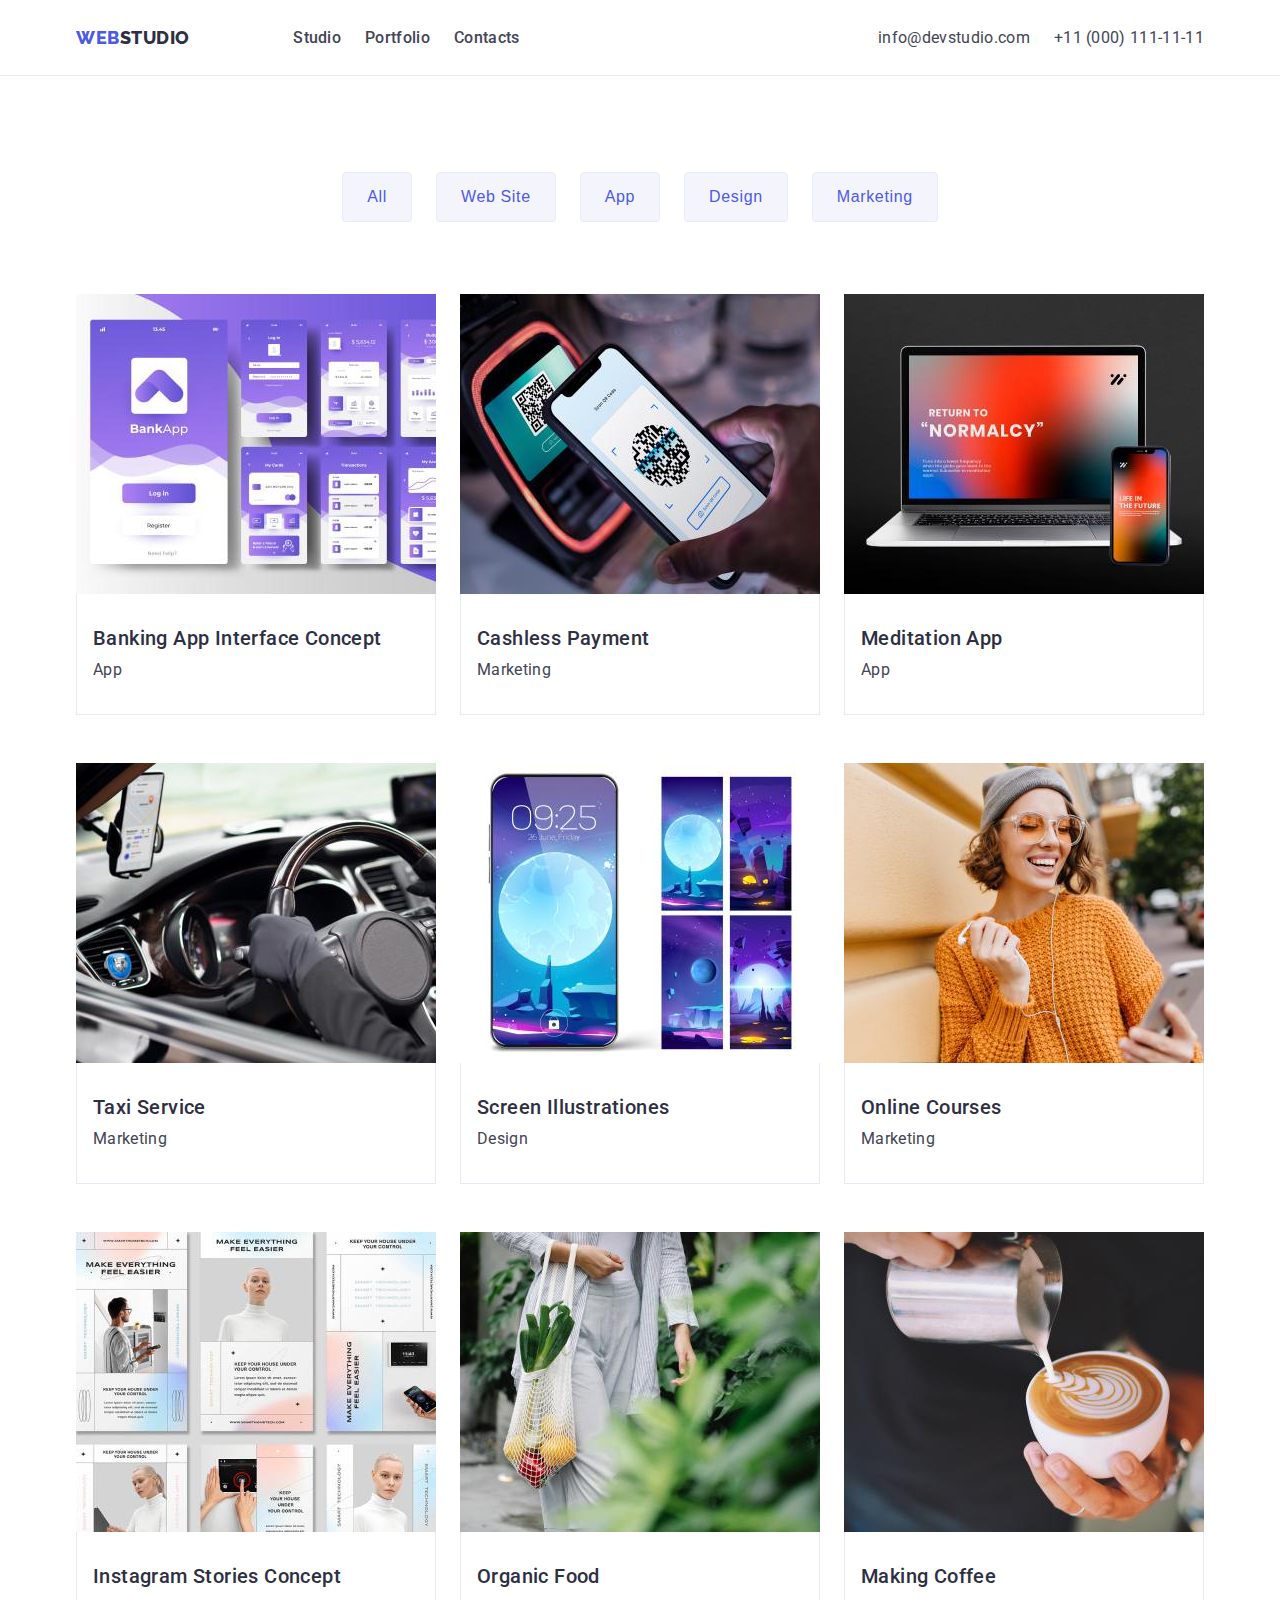
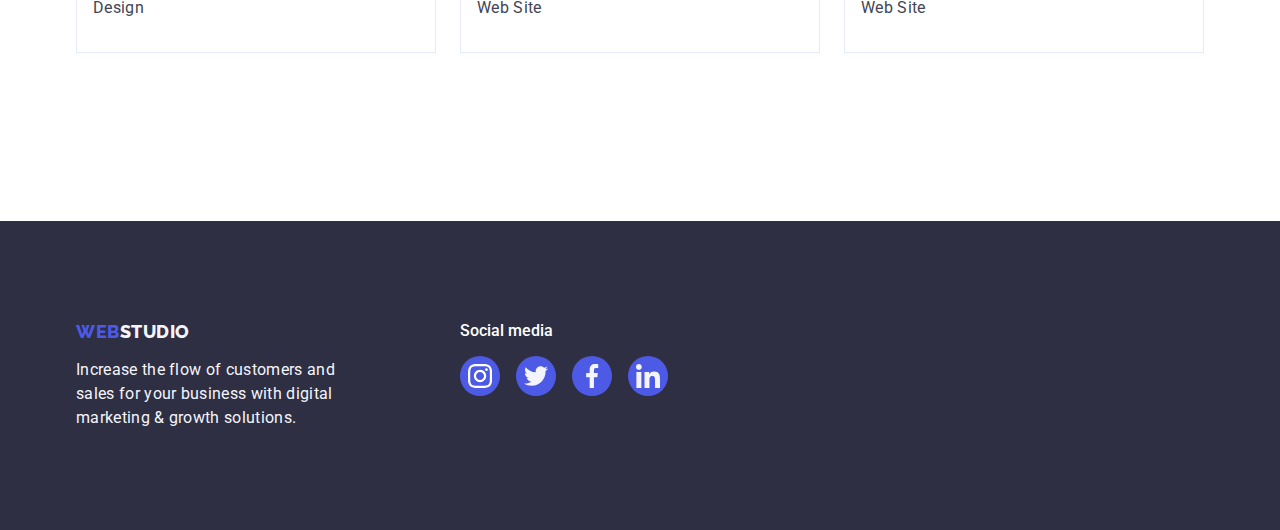
==== portfolio.html @ 6cecef16 "Initial commit" ====
<!DOCTYPE html>
<html lang="pl">
  <head>
    <meta charset="utf-8" />
    <meta name="description" content="Web Studio Page" />
    <title>WebStudio Portfolio</title>
    <link rel="preconnect" href="https://fonts.googleapis.com" />
    <link rel="preconnect" href="https://fonts.gstatic.com" crossorigin />
    <link
      href="https://fonts.googleapis.com/css2?family=Raleway:wght@800&family=Roboto:wght@400;500;700;900&display=swap"
      rel="stylesheet"
    />
    <link
      rel="stylesheet"
      href="https://cdnjs.cloudflare.com/ajax/libs/modern-normalize/2.0.0/modern-normalize.min.css"
      integrity="sha512-4xo8blKMVCiXpTaLzQSLSw3KFOVPWhm/TRtuPVc4WG6kUgjH6J03IBuG7JZPkcWMxJ5huwaBpOpnwYElP/m6wg=="
      crossorigin="anonymous"
      referrerpolicy="no-referrer"
    />
    <link rel="stylesheet" href="./css/styles.css" />
  </head>
  <body>
    <body>
    <header>
      <div class="container-page-header">
        <nav class="nav">
          <address>
            <a href="./index.html" class="web-logo"
              ><span>Web</span>
              <span class="studio-logo">Studio </span>
            </a>
          </address>
        </nav>
        <div class="cards">
          <ul class="list">
            <li>
              <a href="./index.html" class="link">Studio</a>
            </li>
            <li>
              <a href="./portfolio.html" class="link">Portfolio</a>
            </li>
            <li>
              <a href="" class="link">Contacts</a>
            </li>
          </ul>
        </div>
        <ul class="list">
          <li>
            <a
              href="mailto:info@devstudio.com"
              target="_blank"
              class="nav-contact"
              >info@devstudio.com
            </a>
          </li>
          <li>
            <a href="tel:+11(000)1111111" class="nav-contact"
              >+11 (000) 111-11-11</a
            >
          </li>
        </ul>
      </div>
    </header>
    <main>
      <section>
        <h1 class="main-header-portfolio">Portfolio</h1>
        <div class="container">
          <ul class="list-portfolio">
            <li>
              <button type="button" class="button-list-portfolio">All</button>
            </li>
            <li>
              <button type="button" class="button-list-portfolio">
                Web Site
              </button>
            </li>
            <li>
              <button type="button" class="button-list-portfolio">App</button>
            </li>
            <li>
              <button type="button" class="button-list-portfolio">
                Design
              </button>
            </li>
            <li>
              <button type="button" class="button-list-portfolio">
                Marketing
              </button>
            </li>
          </ul>
        </div>
      </section>
      <section class="images-portfolio">
        <div class="container">
          <h2 class="h2a">A</h2>
          <ul class="titles">
            <li class="cards-portfolio">
              <a class="project-card" href="#0">
                <div class="figure-portfolio">
                    <img
                    src="images/bank-interface.jpg"
                    alt="Banking app interface"
                    width="360"
                    height="300"
                    />
                  <div class="project-overlay">
                    <p>
                      14 Stylish and User-Friendly App Design Concepts · Task Manager App · Calorie Tracker App · Exotic Fruit Ecommerce App · Cloud Storage App
                    </p>
                  </div>
                </div>
                  <div class="project-names">
                    <h3 class="card-title-portfolio">
                      Banking App Interface Concept
                    </h3>
                    <p class="card-description">App</p>
                  </div>
              </a>
            </li>
            <li class="cards-portfolio">
              <a class="project-card" href="#0">
                <div class="figure-portfolio">
                    <img
                    src="images/qr-scan-on-phone.jpg"
                    alt="Qr scan opened in phone"
                    width="360"
                    height="300"
                    />
                  <div class="project-overlay">
                    <p>
                      14 Stylish and User-Friendly App Design Concepts · Task Manager App · Calorie Tracker App · Exotic Fruit Ecommerce App · Cloud Storage App
                    </p>
                  </div>
                </div>
                  <div class="project-names">
                    <h3 class="card-title-portfolio">Cashless Payment</h3>
                    <p class="card-description">Marketing</p>
                  </div>
              </a>
            </li>
            <li class="cards-portfolio">
              <a class="project-card" href="#0">
                <div class="figure-portfolio">
                    <img
                    src="images/laptop.jpg"
                    alt="Opened laptop and phone on the same web page"
                    width="360"
                    height="300"
                    />
                  <div class="project-overlay">
                    <p>
                      14 Stylish and User-Friendly App Design Concepts · Task Manager App · Calorie Tracker App · Exotic Fruit Ecommerce App · Cloud Storage App
                    </p>
                  </div>
                </div>
                  <div class="project-names">
                    <h3 class="card-title-portfolio">Meditation App</h3>
                    <p class="card-description">App</p>
                  </div>
              </a>
            </li>
            <li class="cards-portfolio">
              <a class="project-card" href="#0">
                <div class="figure-portfolio">
                  <img
                    src="images/driving-wheel.jpg"
                    alt="Driver holding driving wheel and looking on GPS"
                    width="360"
                    height="300"
                  />
                  <div class="project-overlay">
                    <p>
                     14 Stylish and User-Friendly App Design Concepts · Task Manager App · Calorie Tracker App · Exotic Fruit Ecommerce App · Cloud Storage App
                    </p>
                  </div>
                </div>
                  <div class="project-names">
                    <h3 class="card-title-portfolio">Taxi Service</h3>
                    <p class="card-description">Marketing</p>
                  </div>
              </a>
            </li>
            <li class="cards-portfolio">
              <a class="project-card" href="#0">
                <div class="figure-portfolio">
                    <img
                    src="images/smartphone-luna.jpg"
                    alt="Some lunar wallpapers on smartphone"
                    width="360"
                    height="300"
                    />
                  <div class="project-overlay">
                    <p>
                      14 Stylish and User-Friendly App Design Concepts · Task Manager App · Calorie Tracker App · Exotic Fruit Ecommerce App · Cloud Storage App
                    </p>
                  </div>
                </div>
                  <div class="project-names">
                    <h3 class="card-title-portfolio">Screen Illustrationes</h3>
                    <p class="card-description">Design</p>
                  </div>
              </a>
            </li>
            <li class="cards-portfolio">
              <a class="project-card" href="#0">
                <div class="figure-portfolio">
                  <img
                    src="images/happy-woman.jpg"
                    alt="Happy woman listening to music in earphones on a street"
                    width="360"
                    height="300"
                  />
                  <div class="project-overlay">
                    <p>
                      14 Stylish and User-Friendly App Design Concepts · Task Manager App · Calorie Tracker App · Exotic Fruit Ecommerce App · Cloud Storage App
                    </p>
                  </div>
                </div>
                  <div class="project-names">
                    <h3 class="card-title-portfolio">Online Courses</h3>
                    <p class="card-description">Marketing</p>
                  </div>
              </a>
            </li>
            <li class="cards-portfolio">
              <a class="project-card" href="#0">
                <div class="figure-portfolio">
                  <img
                    src="images/house-safety-manual.jpg"
                    alt="Pages from house safety manual"
                    width="360"
                    height="300"
                  />
                  <div class="project-overlay">
                    <p>
                      14 Stylish and User-Friendly App Design Concepts · Task Manager App · Calorie Tracker App · Exotic Fruit Ecommerce App · Cloud Storage App
                    </p>
                  </div>
                </div>
                  <div class="project-names">
                    <h3 class="card-title-portfolio">
                      Instagram Stories Concept
                    </h3>
                    <p class="card-description">Design</p>
                  </div>
              </a>
            </li>
            <li class="cards-portfolio">
              <a class="project-card" href="#0">
                <div class="figure-portfolio">
                  <img
                    src="images/shopping-bag.jpg"
                    alt="Woman carrying shopping bag with vegetables"
                    width="360"
                    height="300"
                  />
                  <div class="project-overlay">
                    <p>
                      14 Stylish and User-Friendly App Design Concepts · Task Manager App · Calorie Tracker App · Exotic Fruit Ecommerce App · Cloud Storage App
                    </p>
                  </div>
                </div>
                  <div class="project-names">
                    <h3 class="card-title-portfolio">Organic Food</h3>
                    <p class="card-description">Web Site</p>
                  </div>
              </a>
            </li>
            <li class="cards-portfolio">
              <a class="project-card" href="#0">
                <div class="figure-portfolio">
                  <img
                    src="images/latte-art.jpg"
                    alt="Someone making latte art on a coffee"
                    width="360"
                    height="300"
                  />
                  <div class="project-overlay">
                    <p>
                      14 Stylish and User-Friendly App Design Concepts · Task Manager App · Calorie Tracker App · Exotic Fruit Ecommerce App · Cloud Storage App
                    </p>
                  </div>
                </div>
                  <div class="project-names">
                    <h3 class="card-title-portfolio">Making Coffee</h3>
                    <p class="card-description">Web Site</p>
                  </div>
              </a>
            </li>
          </ul>
        </div>
      </section>
    </main>
    <footer class="footer-background">
      <div class="container-footer">
        <div>
          <a href="./index.html" class="web-logo-footer"
            >Web<span class="studio-logo-footer">Studio</span>
          </a>
          <p class="footer-text">
            Increase the flow of customers and sales for your business with
            digital marketing & growth solutions.
          </p>
        </div>
        <div class="footer-socials">
          <span class="footer-socials-title">Social media</span>
          <ul class="footer-social-icons">
            <li>
              <a class="social-icon-footer" href="#0">
                <svg width="24px" height="24px" viewBox="0 0 24 24">
                  <use href="./images/icons.svg#icon-instagram-2"></use>
                </svg>
              </a>
            </li>
            <li>
              <a class="social-icon-footer" href="#0">
                <svg width="24px" height="24px" viewBox="0 0 24 24">
                  <use href="./images/icons.svg#icon-twitter-1"></use>
                </svg>
              </a>
            </li>
            <li>
              <a class="social-icon-footer" href="#0">
                <svg width="24px" height="24px" viewBox="0 0 24 24">
                  <use href="./images/icons.svg#icon-facebook-1"></use>
                </svg>
              </a>
            </li>
            <li>
              <a class="social-icon-footer" href="#0">
                <svg width="24px" height="24px" viewBox="0 0 24 24">
                  <use href="./images/icons.svg#icon-linkedin-1"></use>
                </svg>
              </a>
            </li>
          </ul>
        </div>
      </div>
    </footer>
  </body>
</html>
---- css/styles.css ----
:root {
  --primaryfont: "Roboto", sans-serif;
  --primarycolor: #2e2f42;
  --whitecolor: #ffffff;
  --secondarycolor: #4d5ae5;
  --text: #434455;
  --link-active: #404bbf;
  --light: #f4f4fd;
  --cornflower: #e7e9fc;
  --button-shadow: rgba(0, 0, 0, 0.15);
  --portfolio-shadow: 0px 2px 1px 0px rgba(46, 47, 66, 0.08),
    0px 1px 1px 0px rgba(46, 47, 66, 0.16),
    0px 1px 6px 0px rgba(46, 47, 66, 0.08);
  --success: #31d0aa;
  --light-slate: #8e8f99;
  --standard-animation: 250ms cubic-bezier(0.4, 0, 0.2, 1);
}
* {
  box-sizing: border-box;
  margin: 0;
  padding: 0;
}
html {
  overflow: auto;
  box-sizing: border-box;
  max-width: 1440px;
  margin: auto;
}
h1,
h2,
h3,
h4,
h5,
h6,
ul,
p {
  margin: 0;
  padding: 0;
  border: 0;
  font-size: 100%;
  font: inherit;
  vertical-align: baseline;
}
body {
  font-family: var(--primaryfont);
  color: #434455;
  background-color: var(--whitecolor);
}
ul,
ol,
a {
  list-style-type: none;
  text-decoration: none;
}
header {
  display: flex;
  justify-content: center;
  align-items: center;
  flex-shrink: 0;
  border-bottom: 1px solid #e7e9fc;
}
img {
  display: block;
  max-width: 100%;
  height: auto;
}
.container-page-header {
  display: flex;
  align-items: center;
  justify-content: space-between;
  width: 1158px;
  margin: 0 auto;
  padding: 0 15px;
}
.nav .web-logo {
  color: var(--iris, #4d5ae5);
  font-family: "Raleway", sans-serif;
  font-size: 18px;
  font-style: normal;
  font-weight: 800;
  line-height: 1.5;
  letter-spacing: 0.54px;
  text-transform: uppercase;
}
.studio-logo {
  color: var(--navyblue, #2e2f42);
  font-family: "Raleway", sans-serif;
  font-size: 18px;
  font-style: normal;
  font-weight: 800;
  line-height: 1.5;
  letter-spacing: 0.54px;
  text-transform: uppercase;
}
.nav .list .link {
  font-family: inherit;
  font-size: 16px;
  line-height: 1.5;
  letter-spacing: 0.02em;
  color: #2e2f42;
  list-style: none;
  text-transform: none;
  font-weight: 500;
  text-decoration: none;
}
.nav .list .link:hover,
.nav .list .link:focus,
.nav .list .link:active {
  color: #404bbf;
}
.adress {
  font-style: normal;
}
.adress .link {
  font-size: 16px;
  line-height: 1.5;
  letter-spacing: 0.02em;
  color: inherit;
}
.adress .list .link:hover,
.adress .list .link:focus,
.adress .list .link:active {
  color: #404bbf;
}
.link {
  font-size: 16px;
  font-weight: 500;
  line-height: 1.5;
  letter-spacing: 0.32px;
}
.front-page {
  background-color: var(--primarycolor);
  background-image: linear-gradient(
      to bottom,
      rgba(46, 47, 66, 0.7),
      rgba(46, 47, 66, 0.7)
    ),
    url(https://Paolo-Saestre.github.io/goit-markup-hw-04/images/people-office.jpg);
  background-size: cover;
  background-repeat: no-repeat;
  padding-bottom: 188px;
  max-width: 1400px;
  height: 600px;
  margin: 0 auto;
}
.header-main {
  color: var(--whitecolor);
  font-size: 56px;
  font-weight: 700;
  line-height: 1.07;
  letter-spacing: 0.02em;
  text-align: center;
}
.order-button {
  background-color: var(--secondarycolor);
  color: var(--whitecolor);
  font-size: 16px;
  font-weight: 500;
  line-height: 1.5;
  letter-spacing: 0.04em;
  cursor: pointer;
  font-family: "Roboto", sans-serif;
  display: inline-flex;
  padding: 16px 32px;
  gap: 10px;
  border: 4px;
  align-items: flex-start;
  box-shadow: 0px 4px 4px 0px rgba(0, 0, 0, 0.15);
  margin: auto;
  margin-bottom: 156px;
  white-space: nowrap;
  transition: var(--standard-animation);
}
.order-button:hover,
.order-button:focus {
  background-color: #404bbf;
}

.feature-icon {
  box-sizing: content-box;
  background-color: var(--cloud, #f4f4fd);
  width: 100%;
  border-radius: 4px;
  padding-top: 24px;
  padding-bottom: 24px;
}

.card-title {
  color: var(--primarycolor);
  font-size: 20px;
  font-weight: 500;
  line-height: 1.2;
  letter-spacing: 0.02em;
}
.card-description {
  color: #434455;
  font-size: 16px;
  line-height: 1.5;
  letter-spacing: 0.02em;
}

.team-social-icons {
  display: flex;
  gap: 24px;
  margin-top: 8px;
  justify-content: center;
}

.social-icon {
  display: flex;
  width: 40px;
  height: 40px;
  border-radius: 50%;
  align-items: center;
  justify-content: center;
  background-color: #4d5ae5;
  fill: white;
}

.social-icon:hover {
  background-color: var(--link-active);
}

.header-2 {
  color: var(--primarycolor);
  font-size: 36px;
  font-weight: 700;
  line-height: 1.11;
  letter-spacing: 0.02em;
  text-align: center;
  text-transform: capitalize;
}
.middle-section-images {
  display: flex;
  justify-content: center;
  gap: 24px;
  padding-bottom: 120px;
}
.background-team {
  background-color: #f4f4fd;
}
.name {
  color: var(--navyblue, #2e2f42);
  text-align: center;
  font-family: "Roboto", sans-serif;
  font-size: 20px;
  font-style: normal;
  font-weight: 500;
  line-height: 24px;
  letter-spacing: 0.4px;
}
.description {
  color: var(--slate, #434455);
  text-align: center;
  font-family: "Roboto", sans-serif;
  font-size: 16px;
  font-style: normal;
  font-weight: 400;
  line-height: 24px;
  letter-spacing: 0.32px;
}
.list-image {
  background-color: #ffffff;
}
.footer-background {
  background-color: var(--primarycolor);
}
.web-logo-footer {
  color: var(--iris, #4d5ae5);
  font-family: "Raleway", sans-serif;
  font-size: 18px;
  font-style: normal;
  font-weight: 800;
  line-height: 21px;
  letter-spacing: 0.54px;
  text-transform: uppercase;
}
.studio-logo-footer {
  color: var(--cloud, #f4f4fd);
  font-family: "Raleway", sans-serif;
  font-size: 18px;
  font-style: normal;
  font-weight: 800;
  line-height: 21px;
  letter-spacing: 0.54px;
  text-transform: uppercase;
}
.footer-text {
  color: var(--cloud, #f4f4fd);
  font-family: "Roboto", sans-serif;
  font-size: 16px;
  font-style: normal;
  font-weight: 400;
  line-height: 24px;
  letter-spacing: 0.32px;
}
.footer-socials-title {
  color: white;
  font-weight: 500;
}
.button-list {
  background-color: #f4f4fd;
  color: var(--secondarycolor);
  text-align: center;
  font-weight: 500;
  font-size: 16px;
  line-height: 1.5;
  letter-spacing: 0.04em;
  cursor: pointer;
  font-family: "Roboto", sans-serif;
}
.button-list:hover,
.button-list:focus,
.button-list:active {
  background-color: #404bbf;
  color: var(--whitecolor);
}
.list .link {
  text-decoration: none;
  color: inherit;
}
.card-title-portfolio {
  color: var(--navyblue, #2e2f42);
  font-family: "Roboto", sans-serif;
  font-size: 20px;
  font-style: normal;
  font-weight: 500;
  line-height: 24px;
  letter-spacing: 0.4px;
}
.nav-contact {
  color: var(--slate, #434455);
  font-family: Roboto;
  font-size: 16px;
  font-style: normal;
  font-weight: 400;
  line-height: 24px;
  letter-spacing: 0.32px;
}
.nav-contact:hover {
  color: #404bbf;
}

.container {
  width: 1158px;
  margin: 0 auto;
  padding: 0 15px;
}
.container-footer {
  width: 1158px;
  margin: 0 auto;
  padding: 0 15px;
  display: flex;
}
.web-logo {
  display: flex;
  align-items: baseline;
}
.studio-logo {
  display: flex;
  justify-content: flex-start;
  align-items: baseline;
  width: 71px;
  padding-top: 24px;
  padding-bottom: 24px;
  margin-right: 76px;
}
.nav {
  display: flex;
  align-items: center;
}
.cards {
  display: flex;
  align-items: center;
  justify-content: flex-start;
  flex-wrap: nowrap;
  margin-right: 332px;
}
.nav-contact {
  display: flex;
  align-items: center;
  justify-content: space-between;
  flex-wrap: nowrap;
}

.header-main {
  display: flex;
  width: 496px;
  text-align: center;
  font-size: 56px;
  letter-spacing: 1.12px;
  font-family: inherit;
  justify-content: center;
  width: 496px;
  margin: 0 auto;
  margin-bottom: 48px;
  flex-wrap: nowrap;
  align-items: center;
  padding-top: 188px;
}
.features {
  width: 1128px;
  flex-shrink: 0;
  margin: 120px 156px;
}
.header {
  display: flex;
  justify-content: center;
  align-items: center;
  flex-shrink: 0;
}
.list {
  display: flex;
  gap: 24px;
  margin: 0;
  padding-left: 0;
}
.front-page {
  width: 100%;
  flex-shrink: 0;
  text-align: center;
}
.footer-background {
  width: auto;
  flex-shrink: 0;
  padding-top: 100px;
}
.card-title {
  display: flex;
  width: 264px;
  flex-direction: column;
  align-items: flex-start;
  gap: 8px;
  padding: 24px;
  margin: auto;
}
.midle-section {
  margin: 120px 156px;
}
.header-2 {
  display: flex;
  justify-content: center;
  align-items: center;
  padding-top: 120px;
  padding-bottom: 72px;
}
.person-list {
  display: inline-flex;
  justify-content: center;
  gap: 24px;
  padding-top: 72px;
  padding-bottom: 120px;
}
.items {
  display: inline-flex;
  flex-direction: column;
  align-items: flex-start;
  margin: auto;
}
.card-image {
  display: inline-flex;
  padding-bottom: 0px;
  flex-direction: column;
  justify-content: center;
  align-items: center;
  width: 264px;
  gap: 32px;
  background-color: var(--white, #ffffff);
  border-radius: 0px 0px 4px 4px;
  box-shadow: 0px 2px 1px 0px rgba(46, 47, 66, 0.08),
    0px 1px 1px 0px rgba(46, 47, 66, 0.16),
    0px 1px 6px 0px rgba(46, 47, 66, 0.08);
}

.card-content {
  padding-top: 32px;
  padding-bottom: 32px;
  text-align: center;
  gap: 8px;
}

.customers {
  padding-top: 120px;
  padding-bottom: 120px;
}
.customers-header {
  color: var(--NAVY-BLUE, #2e2f42);
  text-align: center;
  font-family: Roboto;
  font-size: 36px;
  font-style: normal;
  font-weight: 700;
  line-height: 40px;
  letter-spacing: 0.72px;
  text-transform: capitalize;
  padding-bottom: 72px;
}
.customers-sprites {
  display: flex;
  gap: 24px;
  justify-content: center;
}

.customer-icon {
  fill: var(--light-slate);
  width: 168px;
  height: 88px;
  flex-shrink: 0;
  border: 1px solid #8e8f99;
  border-radius: 4px;
  padding: 16px 32px;
}
.customer-icon:hover,
.customer-icon:focus {
  fill: #404bbf;
  border-color: #404bbf;
}
.footer-text {
  color: var(--cloud, #f4f4fd);
  font-size: 16px;
  line-height: 1.5;
  letter-spacing: 0.32px;
  width: 264px;
  margin: 0;
  padding-top: 16px;
  padding-bottom: 100px;
}
.footer-socials {
  margin-left: 120px;
}

.footer-social-icons {
  display: flex;
  gap: 16px;
}

.footer-social-icons > li {
  display: flex;
  margin-top: 16px;
  justify-content: center;
  fill: var(--light);
  background: #4d5ae5;
  width: 40px;
  height: 40px;
  gap: 24px;
  border-radius: 50%;
  align-items: center;
}

.footer-social-icons > li:hover,
.footer-social-icons > li:focus {
  background-color: #31d0aa;
  fill: #31d0aa;
}

.social-icon-footer {
  display: flex;
  width: 40px;
  height: 40px;
  border-radius: 50%;
  align-items: center;
  justify-content: center;
  fill: white;
}

.customers-sprites,
.cards-portfolio,
.button-list-portfolio {
  cursor: pointer;
}

.main-header-portfolio {
  display: none;
}
.list-portfolio {
  display: flex;
  justify-content: center;
  align-items: flex-start;
  column-gap: 24px;
  padding-bottom: 72px;
  padding-top: 96px;
}
.button-list-portfolio {
  display: flex;
  padding: 12px 24px;
  align-items: center;
  border-radius: 4px;
  border: 1px solid var(--cornflower, #e7e9fc);
  color: var(--iris, #4d5ae5);
  line-height: 1.5;
  font-size: 16px;
  font-weight: 500;
  letter-spacing: 0.64px;
  background: var(--cloud, #f4f4fd);
}

.button-list-portfolio:hover {
  display: flex;
  padding: 12px 24px;
  align-items: center;
  border-radius: 4px;
  border: 1px solid var(--cornflower, #e7e9fc);
  color: var(--whitecolor);
  line-height: 1.5;
  font-size: 16px;
  font-weight: 500;
  letter-spacing: 0.64px;
  background: var(--link-active);
  box-shadow: 0px 2px 2px 0px rgba(0, 0, 0, 0.12),
    0px 2px 1px 0px rgba(0, 0, 0, 0.08), 0px 3px 1px 0px rgba(0, 0, 0, 0.1);
}

.h2a {
  display: none;
}
.images-portfolio {
  margin-top: -120px;
  padding-top: 120px;
  padding-bottom: 120px;
}

.titles {
  display: flex;
  flex-wrap: wrap;
  row-gap: 48px;
  column-gap: 24px;
  padding-bottom: 48px;
}
.titles > li {
  flex-basis: calc((100% - 48px) / 3);
}
.cards-portfolio {
  display: flex;
  flex-wrap: wrap;
  width: 360px;
  padding-bottom: 0px;
  flex-direction: column;
  align-items: flex-start;
  gap: 32px;
  flex-shrink: 0;
}

.cards-portfolio:hover {
  display: flex;
  flex-wrap: wrap;
  width: 360px;
  padding-bottom: 0px;
  flex-direction: column;
  align-items: flex-start;
  gap: 32px;
  flex-shrink: 0;
  box-shadow: var(--portfolio-shadow);
}
.project-names {
  display: flex;
  flex-direction: column;
  gap: 8px;
  padding: 32px 16px;
  border-top: 0;
  border-left: 1px solid var(--cornflower, #e7e9fc);
  border-bottom: 1px solid var(--cornflower, #e7e9fc);
  border-right: 1px solid var(--cornflower, #e7e9fc);
  background: var(--white, #fff);
}
.project-names::after {
  box-shadow: 0px 2px 1px 0px rgba(46, 47, 66, 0.08),
    0px 1px 1px 0px rgba(46, 47, 66, 0.16),
    0px 1px 6px 0px rgba(46, 47, 66, 0.08);
}
.project-card {
  display: block;
  transition: box-shadow var(--standard-animation);
}
.figure-portfolio {
  position: relative;
  overflow: hidden;
}
.project-overlay {
  position: absolute;
  width: 100%;
  height: 100%;
  padding-top: 40px;
  padding-left: 32px;
  padding-right: 32px;
  top: 0;
  left: 0;
  background-color: var(--secondarycolor);
  color: var(--light);
  line-height: 1.5;
  letter-spacing: 0.32px;
  transform: translateY(100%);
  transition: transform var(--standard-animation);
}
.figure-portfolio:hover .project-overlay {
  transform: translateY(0);
}
.backdrop {
  position: fixed;
  left: 0;
  top: 0;
  width: 100%;
  height: 100%;
  background-color: rgba(0, 0, 0, 0.3);
}
.modal {
  position: absolute;
  top: 50%;
  left: 50%;
  transform: translate(-50%, -50%);
  width: 408px;
  min-height: 584px;
  border-radius: 4px;
  background: var(--DAIRY, #fcfcfc);
  box-shadow: 0px 2px 1px 0px rgba(0, 0, 0, 0.2),
    0px 1px 3px 0px rgba(0, 0, 0, 0.12), 0px 1px 1px 0px rgba(0, 0, 0, 0.14);
}
.close-btn {
  position: absolute;
  top: 8px;
  right: 8px;
  width: 24px;
  height: 24px;
  background-color: var(--cornflower);
  border: 1px solid rgba(0, 0, 0, 0.1);
  border-radius: 50%;
  cursor: pointer;
}
.close-btn:hover {
  background-color: var(--secondarycolor);
  color: #fff;
}
.is-hidden {
  opacity: 0;
  visibility: hidden;
  pointer-events: none;
}
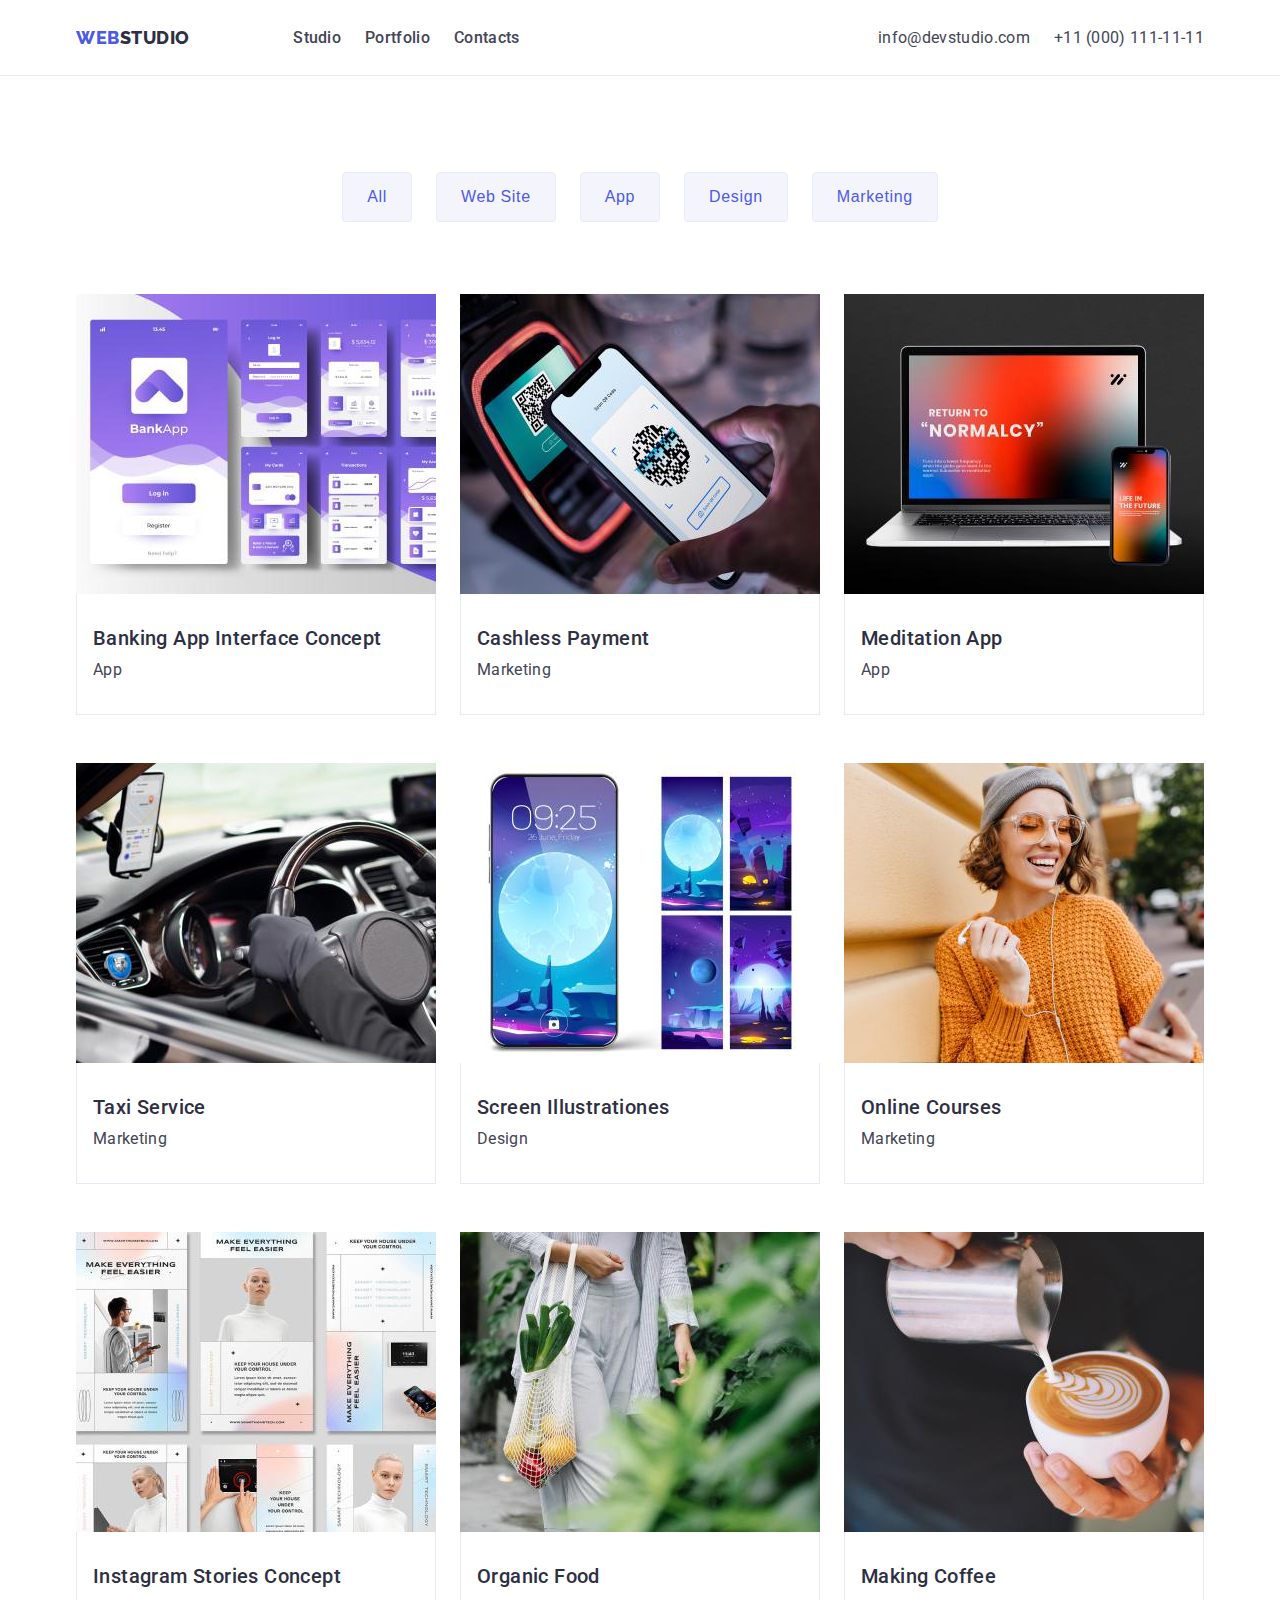
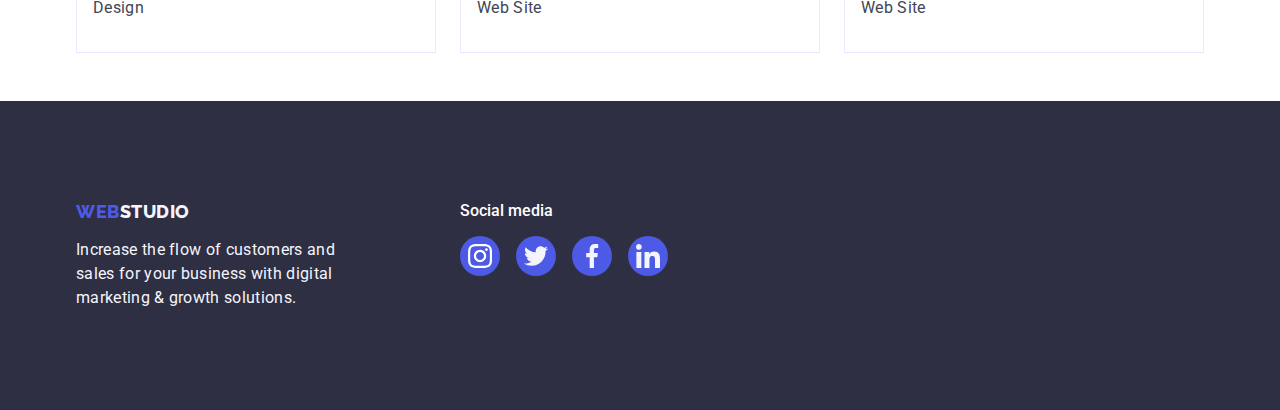
==== commit aef3c081: "new hw" ====
--- a/portfolio.html
+++ b/portfolio.html
@@ -20,7 +20,6 @@
     <link rel="stylesheet" href="./css/styles.css" />
   </head>
   <body>
-    <body>
     <header>
       <div class="container-page-header">
         <nav class="nav">
@@ -89,74 +88,78 @@
             </li>
           </ul>
         </div>
-      </section>
-      <section class="images-portfolio">
         <div class="container">
           <h2 class="h2a">A</h2>
           <ul class="titles">
             <li class="cards-portfolio">
               <a class="project-card" href="#0">
                 <div class="figure-portfolio">
-                    <img
+                  <img
                     src="images/bank-interface.jpg"
                     alt="Banking app interface"
                     width="360"
                     height="300"
-                    />
-                  <div class="project-overlay">
-                    <p>
-                      14 Stylish and User-Friendly App Design Concepts · Task Manager App · Calorie Tracker App · Exotic Fruit Ecommerce App · Cloud Storage App
-                    </p>
-                  </div>
-                </div>
-                  <div class="project-names">
-                    <h3 class="card-title-portfolio">
-                      Banking App Interface Concept
-                    </h3>
-                    <p class="card-description">App</p>
-                  </div>
-              </a>
-            </li>
-            <li class="cards-portfolio">
-              <a class="project-card" href="#0">
-                <div class="figure-portfolio">
-                    <img
+                  />
+                  <div class="project-overlay">
+                    <p>
+                      14 Stylish and User-Friendly App Design Concepts · Task
+                      Manager App · Calorie Tracker App · Exotic Fruit Ecommerce
+                      App · Cloud Storage App
+                    </p>
+                  </div>
+                </div>
+                <div class="project-names">
+                  <h3 class="card-title-portfolio">
+                    Banking App Interface Concept
+                  </h3>
+                  <p class="card-description">App</p>
+                </div>
+              </a>
+            </li>
+            <li class="cards-portfolio">
+              <a class="project-card" href="#0">
+                <div class="figure-portfolio">
+                  <img
                     src="images/qr-scan-on-phone.jpg"
                     alt="Qr scan opened in phone"
                     width="360"
                     height="300"
-                    />
-                  <div class="project-overlay">
-                    <p>
-                      14 Stylish and User-Friendly App Design Concepts · Task Manager App · Calorie Tracker App · Exotic Fruit Ecommerce App · Cloud Storage App
-                    </p>
-                  </div>
-                </div>
-                  <div class="project-names">
-                    <h3 class="card-title-portfolio">Cashless Payment</h3>
-                    <p class="card-description">Marketing</p>
-                  </div>
-              </a>
-            </li>
-            <li class="cards-portfolio">
-              <a class="project-card" href="#0">
-                <div class="figure-portfolio">
-                    <img
+                  />
+                  <div class="project-overlay">
+                    <p>
+                      14 Stylish and User-Friendly App Design Concepts · Task
+                      Manager App · Calorie Tracker App · Exotic Fruit Ecommerce
+                      App · Cloud Storage App
+                    </p>
+                  </div>
+                </div>
+                <div class="project-names">
+                  <h3 class="card-title-portfolio">Cashless Payment</h3>
+                  <p class="card-description">Marketing</p>
+                </div>
+              </a>
+            </li>
+            <li class="cards-portfolio">
+              <a class="project-card" href="#0">
+                <div class="figure-portfolio">
+                  <img
                     src="images/laptop.jpg"
                     alt="Opened laptop and phone on the same web page"
                     width="360"
                     height="300"
-                    />
-                  <div class="project-overlay">
-                    <p>
-                      14 Stylish and User-Friendly App Design Concepts · Task Manager App · Calorie Tracker App · Exotic Fruit Ecommerce App · Cloud Storage App
-                    </p>
-                  </div>
-                </div>
-                  <div class="project-names">
-                    <h3 class="card-title-portfolio">Meditation App</h3>
-                    <p class="card-description">App</p>
-                  </div>
+                  />
+                  <div class="project-overlay">
+                    <p>
+                      14 Stylish and User-Friendly App Design Concepts · Task
+                      Manager App · Calorie Tracker App · Exotic Fruit Ecommerce
+                      App · Cloud Storage App
+                    </p>
+                  </div>
+                </div>
+                <div class="project-names">
+                  <h3 class="card-title-portfolio">Meditation App</h3>
+                  <p class="card-description">App</p>
+                </div>
               </a>
             </li>
             <li class="cards-portfolio">
@@ -170,35 +173,39 @@
                   />
                   <div class="project-overlay">
                     <p>
-                     14 Stylish and User-Friendly App Design Concepts · Task Manager App · Calorie Tracker App · Exotic Fruit Ecommerce App · Cloud Storage App
-                    </p>
-                  </div>
-                </div>
-                  <div class="project-names">
-                    <h3 class="card-title-portfolio">Taxi Service</h3>
-                    <p class="card-description">Marketing</p>
-                  </div>
-              </a>
-            </li>
-            <li class="cards-portfolio">
-              <a class="project-card" href="#0">
-                <div class="figure-portfolio">
-                    <img
+                      14 Stylish and User-Friendly App Design Concepts · Task
+                      Manager App · Calorie Tracker App · Exotic Fruit Ecommerce
+                      App · Cloud Storage App
+                    </p>
+                  </div>
+                </div>
+                <div class="project-names">
+                  <h3 class="card-title-portfolio">Taxi Service</h3>
+                  <p class="card-description">Marketing</p>
+                </div>
+              </a>
+            </li>
+            <li class="cards-portfolio">
+              <a class="project-card" href="#0">
+                <div class="figure-portfolio">
+                  <img
                     src="images/smartphone-luna.jpg"
                     alt="Some lunar wallpapers on smartphone"
                     width="360"
                     height="300"
-                    />
-                  <div class="project-overlay">
-                    <p>
-                      14 Stylish and User-Friendly App Design Concepts · Task Manager App · Calorie Tracker App · Exotic Fruit Ecommerce App · Cloud Storage App
-                    </p>
-                  </div>
-                </div>
-                  <div class="project-names">
-                    <h3 class="card-title-portfolio">Screen Illustrationes</h3>
-                    <p class="card-description">Design</p>
-                  </div>
+                  />
+                  <div class="project-overlay">
+                    <p>
+                      14 Stylish and User-Friendly App Design Concepts · Task
+                      Manager App · Calorie Tracker App · Exotic Fruit Ecommerce
+                      App · Cloud Storage App
+                    </p>
+                  </div>
+                </div>
+                <div class="project-names">
+                  <h3 class="card-title-portfolio">Screen Illustrationes</h3>
+                  <p class="card-description">Design</p>
+                </div>
               </a>
             </li>
             <li class="cards-portfolio">
@@ -212,14 +219,16 @@
                   />
                   <div class="project-overlay">
                     <p>
-                      14 Stylish and User-Friendly App Design Concepts · Task Manager App · Calorie Tracker App · Exotic Fruit Ecommerce App · Cloud Storage App
-                    </p>
-                  </div>
-                </div>
-                  <div class="project-names">
-                    <h3 class="card-title-portfolio">Online Courses</h3>
-                    <p class="card-description">Marketing</p>
-                  </div>
+                      14 Stylish and User-Friendly App Design Concepts · Task
+                      Manager App · Calorie Tracker App · Exotic Fruit Ecommerce
+                      App · Cloud Storage App
+                    </p>
+                  </div>
+                </div>
+                <div class="project-names">
+                  <h3 class="card-title-portfolio">Online Courses</h3>
+                  <p class="card-description">Marketing</p>
+                </div>
               </a>
             </li>
             <li class="cards-portfolio">
@@ -233,16 +242,18 @@
                   />
                   <div class="project-overlay">
                     <p>
-                      14 Stylish and User-Friendly App Design Concepts · Task Manager App · Calorie Tracker App · Exotic Fruit Ecommerce App · Cloud Storage App
-                    </p>
-                  </div>
-                </div>
-                  <div class="project-names">
-                    <h3 class="card-title-portfolio">
-                      Instagram Stories Concept
-                    </h3>
-                    <p class="card-description">Design</p>
-                  </div>
+                      14 Stylish and User-Friendly App Design Concepts · Task
+                      Manager App · Calorie Tracker App · Exotic Fruit Ecommerce
+                      App · Cloud Storage App
+                    </p>
+                  </div>
+                </div>
+                <div class="project-names">
+                  <h3 class="card-title-portfolio">
+                    Instagram Stories Concept
+                  </h3>
+                  <p class="card-description">Design</p>
+                </div>
               </a>
             </li>
             <li class="cards-portfolio">
@@ -256,14 +267,16 @@
                   />
                   <div class="project-overlay">
                     <p>
-                      14 Stylish and User-Friendly App Design Concepts · Task Manager App · Calorie Tracker App · Exotic Fruit Ecommerce App · Cloud Storage App
-                    </p>
-                  </div>
-                </div>
-                  <div class="project-names">
-                    <h3 class="card-title-portfolio">Organic Food</h3>
-                    <p class="card-description">Web Site</p>
-                  </div>
+                      14 Stylish and User-Friendly App Design Concepts · Task
+                      Manager App · Calorie Tracker App · Exotic Fruit Ecommerce
+                      App · Cloud Storage App
+                    </p>
+                  </div>
+                </div>
+                <div class="project-names">
+                  <h3 class="card-title-portfolio">Organic Food</h3>
+                  <p class="card-description">Web Site</p>
+                </div>
               </a>
             </li>
             <li class="cards-portfolio">
@@ -277,14 +290,16 @@
                   />
                   <div class="project-overlay">
                     <p>
-                      14 Stylish and User-Friendly App Design Concepts · Task Manager App · Calorie Tracker App · Exotic Fruit Ecommerce App · Cloud Storage App
-                    </p>
-                  </div>
-                </div>
-                  <div class="project-names">
-                    <h3 class="card-title-portfolio">Making Coffee</h3>
-                    <p class="card-description">Web Site</p>
-                  </div>
+                      14 Stylish and User-Friendly App Design Concepts · Task
+                      Manager App · Calorie Tracker App · Exotic Fruit Ecommerce
+                      App · Cloud Storage App
+                    </p>
+                  </div>
+                </div>
+                <div class="project-names">
+                  <h3 class="card-title-portfolio">Making Coffee</h3>
+                  <p class="card-description">Web Site</p>
+                </div>
               </a>
             </li>
           </ul>
--- a/css/styles.css
+++ b/css/styles.css
@@ -7,6 +7,7 @@
   --link-active: #404bbf;
   --light: #f4f4fd;
   --cornflower: #e7e9fc;
+  --dairy: #fcfcfc
   --button-shadow: rgba(0, 0, 0, 0.15);
   --portfolio-shadow: 0px 2px 1px 0px rgba(46, 47, 66, 0.08),
     0px 1px 1px 0px rgba(46, 47, 66, 0.16),
@@ -120,13 +121,32 @@
 .adress .list .link:hover,
 .adress .list .link:focus,
 .adress .list .link:active {
-  color: #404bbf;
+  color: var(--link-active);
 }
 .link {
   font-size: 16px;
   font-weight: 500;
   line-height: 1.5;
   letter-spacing: 0.32px;
+  border-bottom: #404bbf;
+  border-width: 48px;
+}
+.link:hover {
+display: block;
+width: 48px;
+gap: 20px;
+height: 4px;
+color: var(--link-active); 
+border-color: var(--link-active);
+}
+.link::after {
+  content: "";
+  position: absolute;
+  left: 0;
+  bottom: -1px;
+  height: 4px;
+  background-color: var(--link-active);
+  border-radius: 2px;
 }
 .front-page {
   background-color: var(--primarycolor);
@@ -169,7 +189,7 @@
   margin: auto;
   margin-bottom: 156px;
   white-space: nowrap;
-  transition: var(--standard-animation);
+  transition: background-color var(--standard-animation);
 }
 .order-button:hover,
 .order-button:focus {
@@ -215,6 +235,7 @@
   justify-content: center;
   background-color: #4d5ae5;
   fill: white;
+  transition: background-color var(--standard-animation);
 }
 
 .social-icon:hover {
@@ -315,10 +336,13 @@
   background-color: #404bbf;
   color: var(--whitecolor);
 }
-.list .link {
+.link {
   text-decoration: none;
   color: inherit;
-}
+  position: relative;
+  transition: color var(--standard-animation);
+}
+
 .card-title-portfolio {
   color: var(--navyblue, #2e2f42);
   font-family: "Roboto", sans-serif;
@@ -509,11 +533,14 @@
   border: 1px solid #8e8f99;
   border-radius: 4px;
   padding: 16px 32px;
+  transition: border-color var(--standard-animation);
+  transition: color var(--standard-animation);
 }
 .customer-icon:hover,
 .customer-icon:focus {
   fill: #404bbf;
   border-color: #404bbf;
+  transition: var(--standard-animation);
 }
 .footer-text {
   color: var(--cloud, #f4f4fd);
@@ -545,12 +572,14 @@
   gap: 24px;
   border-radius: 50%;
   align-items: center;
+  transition: background-color var(--standard-animation);
 }
 
 .footer-social-icons > li:hover,
 .footer-social-icons > li:focus {
-  background-color: #31d0aa;
-  fill: #31d0aa;
+  background-color: var(--success);
+  fill: var(--success);
+  transition: var(--standard-animation);
 }
 
 .social-icon-footer {
@@ -592,6 +621,7 @@
   font-weight: 500;
   letter-spacing: 0.64px;
   background: var(--cloud, #f4f4fd);
+  transition: color var(--standard-animation), background-color var(--standard-animation), border-color var(--standard-animation), box-shadow var(--standard-animation);
 }
 
 .button-list-portfolio:hover {
@@ -638,9 +668,10 @@
   align-items: flex-start;
   gap: 32px;
   flex-shrink: 0;
-}
-
-.cards-portfolio:hover {
+  transition: box-shadow var(--standard-animation);
+}
+
+.cards-portfolio:hover .cards-portfolio:active {
   display: flex;
   flex-wrap: wrap;
   width: 360px;
@@ -650,6 +681,7 @@
   gap: 32px;
   flex-shrink: 0;
   box-shadow: var(--portfolio-shadow);
+  transform: translateY(0);
 }
 .project-names {
   display: flex;
@@ -710,24 +742,31 @@
   width: 408px;
   min-height: 584px;
   border-radius: 4px;
-  background: var(--DAIRY, #fcfcfc);
+  background: var(--dairy, #fcfcfc);
   box-shadow: 0px 2px 1px 0px rgba(0, 0, 0, 0.2),
     0px 1px 3px 0px rgba(0, 0, 0, 0.12), 0px 1px 1px 0px rgba(0, 0, 0, 0.14);
+  background-color: var(--dairy);
 }
 .close-btn {
   position: absolute;
-  top: 8px;
-  right: 8px;
+  display: flex;
+  align-items: center;
+  justify-content: center;
+  top: 24px;
+  right: 24px;
   width: 24px;
   height: 24px;
+  padding: 0;
   background-color: var(--cornflower);
   border: 1px solid rgba(0, 0, 0, 0.1);
   border-radius: 50%;
   cursor: pointer;
-}
-.close-btn:hover {
-  background-color: var(--secondarycolor);
-  color: #fff;
+  padding-bottom: 12px;
+  transition: 250ms cubic-bezier(0.4, 0, 0.2, 1);
+}
+.close-btn:hover .close-btn:active {
+  fill: #fff;
+  border: none;
 }
 .is-hidden {
   opacity: 0;
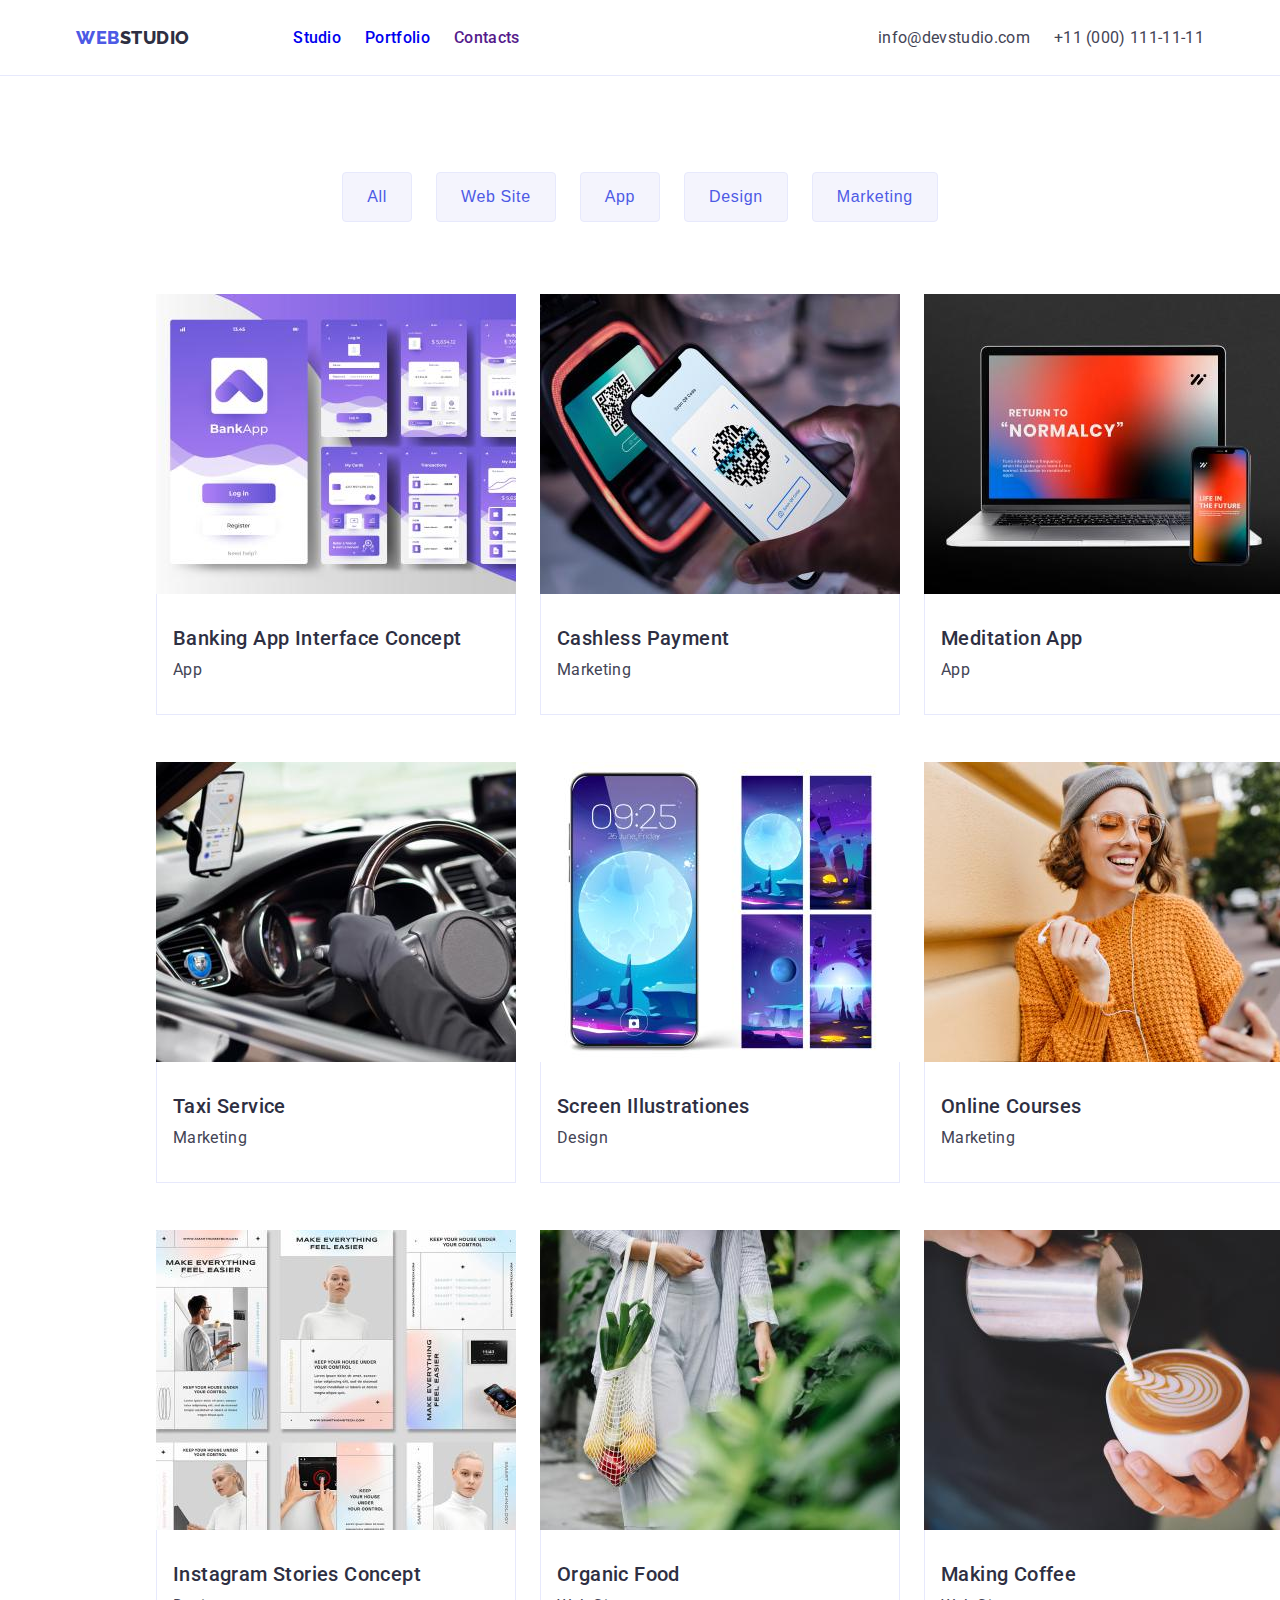
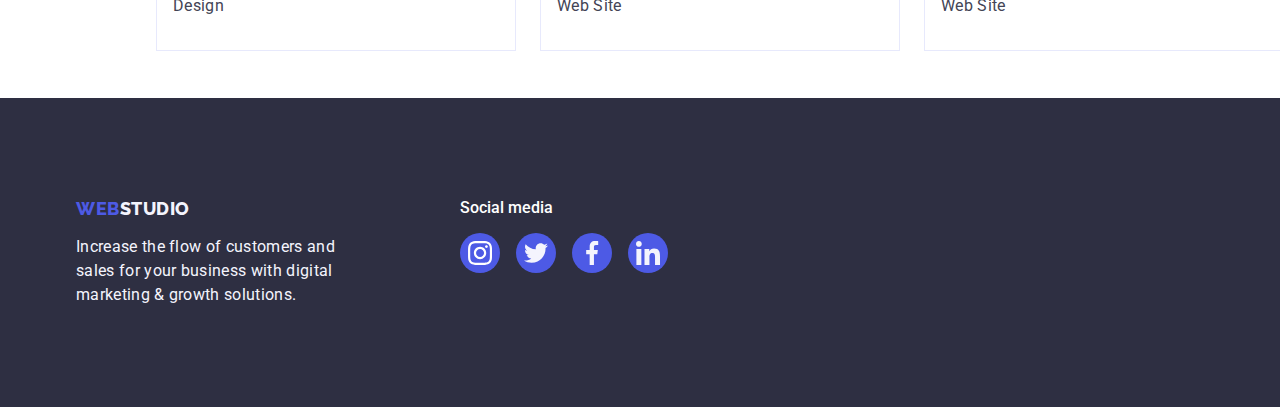
==== commit a8483d6d: "new hw" ====
--- a/portfolio.html
+++ b/portfolio.html
@@ -24,40 +24,42 @@
       <div class="container-page-header">
         <nav class="nav">
           <address>
-            <a href="./index.html" class="web-logo"
-              ><span>Web</span>
-              <span class="studio-logo">Studio </span>
+            <a href="./index.html" class="web-logo">
+              <span>Web</span>
+              <span class="studio-logo">Studio</span>
             </a>
           </address>
         </nav>
         <div class="cards">
           <ul class="list">
             <li>
-              <a href="./index.html" class="link">Studio</a>
-            </li>
-            <li>
-              <a href="./portfolio.html" class="link">Portfolio</a>
-            </li>
-            <li>
-              <a href="" class="link">Contacts</a>
-            </li>
-          </ul>
-        </div>
-        <ul class="list">
-          <li>
-            <a
-              href="mailto:info@devstudio.com"
-              target="_blank"
-              class="nav-contact"
-              >info@devstudio.com
-            </a>
-          </li>
-          <li>
-            <a href="tel:+11(000)1111111" class="nav-contact"
-              >+11 (000) 111-11-11</a
-            >
-          </li>
-        </ul>
+              <a href="./index.html" class="hover-underline">Studio</a>
+            </li>
+            <li>
+              <a href="./portfolio.html" class="hover-underline">Portfolio</a>
+            </li>
+            <li>
+              <a href="" class="hover-underline">Contacts</a>
+            </li>
+          </ul>
+        </div>
+        <div class="list">
+          <ul class="list">
+            <li>
+              <a
+                href="mailto:info@devstudio.com"
+                target="_blank"
+                class="nav-contact"
+                >info@devstudio.com</a
+              >
+            </li>
+            <li>
+              <a href="tel:+11(000)1111111" class="nav-contact"
+                >+11 (000) 111-11-11</a
+              >
+            </li>
+          </ul>
+        </div>
       </div>
     </header>
     <main>
@@ -88,219 +90,218 @@
             </li>
           </ul>
         </div>
-        <div class="container">
           <h2 class="h2a">A</h2>
           <ul class="titles">
             <li class="cards-portfolio">
-              <a class="project-card" href="#0">
-                <div class="figure-portfolio">
-                  <img
+              <div class="container-portfolio">
+                <a class="project-card" href="#0">
+                  <div class="figure-portfolio">
+                    <img
                     src="images/bank-interface.jpg"
                     alt="Banking app interface"
                     width="360"
                     height="300"
-                  />
-                  <div class="project-overlay">
-                    <p>
-                      14 Stylish and User-Friendly App Design Concepts · Task
-                      Manager App · Calorie Tracker App · Exotic Fruit Ecommerce
-                      App · Cloud Storage App
-                    </p>
-                  </div>
-                </div>
-                <div class="project-names">
-                  <h3 class="card-title-portfolio">
-                    Banking App Interface Concept
-                  </h3>
-                  <p class="card-description">App</p>
-                </div>
-              </a>
-            </li>
-            <li class="cards-portfolio">
-              <a class="project-card" href="#0">
-                <div class="figure-portfolio">
-                  <img
-                    src="images/qr-scan-on-phone.jpg"
-                    alt="Qr scan opened in phone"
-                    width="360"
-                    height="300"
-                  />
-                  <div class="project-overlay">
-                    <p>
-                      14 Stylish and User-Friendly App Design Concepts · Task
-                      Manager App · Calorie Tracker App · Exotic Fruit Ecommerce
-                      App · Cloud Storage App
-                    </p>
-                  </div>
-                </div>
-                <div class="project-names">
-                  <h3 class="card-title-portfolio">Cashless Payment</h3>
-                  <p class="card-description">Marketing</p>
-                </div>
-              </a>
-            </li>
-            <li class="cards-portfolio">
-              <a class="project-card" href="#0">
-                <div class="figure-portfolio">
-                  <img
-                    src="images/laptop.jpg"
-                    alt="Opened laptop and phone on the same web page"
-                    width="360"
-                    height="300"
-                  />
-                  <div class="project-overlay">
-                    <p>
-                      14 Stylish and User-Friendly App Design Concepts · Task
-                      Manager App · Calorie Tracker App · Exotic Fruit Ecommerce
-                      App · Cloud Storage App
-                    </p>
-                  </div>
-                </div>
-                <div class="project-names">
-                  <h3 class="card-title-portfolio">Meditation App</h3>
-                  <p class="card-description">App</p>
-                </div>
-              </a>
-            </li>
-            <li class="cards-portfolio">
-              <a class="project-card" href="#0">
-                <div class="figure-portfolio">
-                  <img
-                    src="images/driving-wheel.jpg"
-                    alt="Driver holding driving wheel and looking on GPS"
-                    width="360"
-                    height="300"
-                  />
-                  <div class="project-overlay">
-                    <p>
-                      14 Stylish and User-Friendly App Design Concepts · Task
-                      Manager App · Calorie Tracker App · Exotic Fruit Ecommerce
-                      App · Cloud Storage App
-                    </p>
-                  </div>
-                </div>
-                <div class="project-names">
-                  <h3 class="card-title-portfolio">Taxi Service</h3>
-                  <p class="card-description">Marketing</p>
-                </div>
-              </a>
-            </li>
-            <li class="cards-portfolio">
-              <a class="project-card" href="#0">
-                <div class="figure-portfolio">
-                  <img
-                    src="images/smartphone-luna.jpg"
-                    alt="Some lunar wallpapers on smartphone"
-                    width="360"
-                    height="300"
-                  />
-                  <div class="project-overlay">
-                    <p>
-                      14 Stylish and User-Friendly App Design Concepts · Task
-                      Manager App · Calorie Tracker App · Exotic Fruit Ecommerce
-                      App · Cloud Storage App
-                    </p>
-                  </div>
-                </div>
-                <div class="project-names">
-                  <h3 class="card-title-portfolio">Screen Illustrationes</h3>
-                  <p class="card-description">Design</p>
-                </div>
-              </a>
-            </li>
-            <li class="cards-portfolio">
-              <a class="project-card" href="#0">
-                <div class="figure-portfolio">
-                  <img
-                    src="images/happy-woman.jpg"
-                    alt="Happy woman listening to music in earphones on a street"
-                    width="360"
-                    height="300"
-                  />
-                  <div class="project-overlay">
-                    <p>
-                      14 Stylish and User-Friendly App Design Concepts · Task
-                      Manager App · Calorie Tracker App · Exotic Fruit Ecommerce
-                      App · Cloud Storage App
-                    </p>
-                  </div>
-                </div>
-                <div class="project-names">
-                  <h3 class="card-title-portfolio">Online Courses</h3>
-                  <p class="card-description">Marketing</p>
-                </div>
-              </a>
-            </li>
-            <li class="cards-portfolio">
-              <a class="project-card" href="#0">
-                <div class="figure-portfolio">
-                  <img
-                    src="images/house-safety-manual.jpg"
-                    alt="Pages from house safety manual"
-                    width="360"
-                    height="300"
-                  />
-                  <div class="project-overlay">
-                    <p>
-                      14 Stylish and User-Friendly App Design Concepts · Task
-                      Manager App · Calorie Tracker App · Exotic Fruit Ecommerce
-                      App · Cloud Storage App
-                    </p>
-                  </div>
-                </div>
-                <div class="project-names">
-                  <h3 class="card-title-portfolio">
-                    Instagram Stories Concept
-                  </h3>
-                  <p class="card-description">Design</p>
-                </div>
-              </a>
-            </li>
-            <li class="cards-portfolio">
-              <a class="project-card" href="#0">
-                <div class="figure-portfolio">
-                  <img
-                    src="images/shopping-bag.jpg"
-                    alt="Woman carrying shopping bag with vegetables"
-                    width="360"
-                    height="300"
-                  />
-                  <div class="project-overlay">
-                    <p>
-                      14 Stylish and User-Friendly App Design Concepts · Task
-                      Manager App · Calorie Tracker App · Exotic Fruit Ecommerce
-                      App · Cloud Storage App
-                    </p>
-                  </div>
-                </div>
-                <div class="project-names">
-                  <h3 class="card-title-portfolio">Organic Food</h3>
-                  <p class="card-description">Web Site</p>
-                </div>
-              </a>
-            </li>
-            <li class="cards-portfolio">
-              <a class="project-card" href="#0">
-                <div class="figure-portfolio">
-                  <img
-                    src="images/latte-art.jpg"
-                    alt="Someone making latte art on a coffee"
-                    width="360"
-                    height="300"
-                  />
-                  <div class="project-overlay">
-                    <p>
-                      14 Stylish and User-Friendly App Design Concepts · Task
-                      Manager App · Calorie Tracker App · Exotic Fruit Ecommerce
-                      App · Cloud Storage App
-                    </p>
-                  </div>
-                </div>
-                <div class="project-names">
-                  <h3 class="card-title-portfolio">Making Coffee</h3>
-                  <p class="card-description">Web Site</p>
-                </div>
-              </a>
+                    />
+                      <p class="paragraph">
+                        14 Stylish and User-Friendly App Design Concepts · Task
+                        Manager App · Calorie Tracker App · Exotic Fruit Ecommerce
+                        App · Cloud Storage App
+                      </p>
+                  </div>
+                  <div class="project-names">
+                    <h3 class="card-title-portfolio">
+                      Banking App Interface Concept
+                    </h3>
+                    <p class="card-description">App</p>
+                  </div>
+                </a>
+              </div>
+            </li>
+            <li class="cards-portfolio">
+              <div class="container-portfolio">
+                <a class="project-card" href="#0">
+                  <div class="figure-portfolio">
+                    <img
+                      src="images/qr-scan-on-phone.jpg"
+                      alt="Qr scan opened in phone"
+                      width="360"
+                      height="300"
+                    />
+                      <p class="paragraph">
+                        14 Stylish and User-Friendly App Design Concepts · Task
+                        Manager App · Calorie Tracker App · Exotic Fruit Ecommerce
+                        App · Cloud Storage App
+                      </p>
+                  </div>
+                  <div class="project-names">
+                    <h3 class="card-title-portfolio">Cashless Payment</h3>
+                    <p class="card-description">Marketing</p>
+                  </div>
+                </a>
+              </div>
+            </li>
+            <li class="cards-portfolio">
+              <div class="container-portfolio">
+                <a class="project-card" href="#0">
+                  <div class="figure-portfolio">
+                    <img
+                      src="images/laptop.jpg"
+                      alt="Opened laptop and phone on the same web page"
+                      width="360"
+                      height="300"
+                    />
+                      <p class="paragraph">
+                       14 Stylish and User-Friendly App Design Concepts · Task
+                        Manager App · Calorie Tracker App · Exotic Fruit Ecommerce
+                        App · Cloud Storage App
+                      </p>
+                  </div>
+                  <div class="project-names">
+                    <h3 class="card-title-portfolio">Meditation App</h3>
+                    <p class="card-description">App</p>
+                  </div>
+                </a>
+              </div>
+            </li>
+            <li class="cards-portfolio">
+              <div class="container-portfolio">
+                <a class="project-card" href="#0">
+                  <div class="figure-portfolio">
+                    <img
+                      src="images/driving-wheel.jpg"
+                      alt="Driver holding driving wheel and looking on GPS"
+                      width="360"
+                      height="300"
+                    />
+                      <p class="paragraph">
+                        14 Stylish and User-Friendly App Design Concepts · Task
+                        Manager App · Calorie Tracker App · Exotic Fruit Ecommerce
+                        App · Cloud Storage App
+                      </p>
+                  </div>
+                  <div class="project-names">
+                    <h3 class="card-title-portfolio">Taxi Service</h3>
+                    <p class="card-description">Marketing</p>
+                  </div>
+                </a>
+              </div>
+            </li>
+            <li class="cards-portfolio">
+              <div class="container-portfolio">
+                <a class="project-card" href="#0">
+                  <div class="figure-portfolio">
+                    <img
+                      src="images/smartphone-luna.jpg"
+                      alt="Some lunar wallpapers on smartphone"
+                      width="360"
+                      height="300"
+                    />
+                      <p class="paragraph">
+                        14 Stylish and User-Friendly App Design Concepts · Task
+                       Manager App · Calorie Tracker App · Exotic Fruit Ecommerce
+                        App · Cloud Storage App
+                      </p>
+                  </div>
+                  <div class="project-names">
+                    <h3 class="card-title-portfolio">Screen Illustrationes</h3>
+                    <p class="card-description">Design</p>
+                  </div>
+                </a>
+              </div>
+            </li>
+            <li class="cards-portfolio">
+              <div class="container-portfolio">
+                <a class="project-card" href="#0">
+                  <div class="figure-portfolio">
+                    <img
+                      src="images/happy-woman.jpg"
+                      alt="Happy woman listening to music in earphones on a street"
+                      width="360"
+                      height="300"
+                    />
+                      <p class="paragraph">
+                        14 Stylish and User-Friendly App Design Concepts · Task
+                        Manager App · Calorie Tracker App · Exotic Fruit Ecommerce
+                        App · Cloud Storage App
+                      </p>
+                  </div>
+                  <div class="project-names">
+                    <h3 class="card-title-portfolio">Online Courses</h3>
+                    <p class="card-description">Marketing</p>
+                  </div>
+                </a>
+              </div>
+            </li>
+            <li class="cards-portfolio">
+              <div class="container-portfolio">
+                <a class="project-card" href="#0">
+                  <div class="figure-portfolio">
+                    <img
+                      src="images/house-safety-manual.jpg"
+                      alt="Pages from house safety manual"
+                      width="360"
+                     height="300"
+                    />
+                      <p class="paragraph">
+                        14 Stylish and User-Friendly App Design Concepts · Task
+                        Manager App · Calorie Tracker App · Exotic Fruit Ecommerce
+                        App · Cloud Storage App
+                      </p>
+                  </div>
+                  <div class="project-names">
+                    <h3 class="card-title-portfolio">
+                      Instagram Stories Concept
+                    </h3>
+                    <p class="card-description">Design</p>
+                  </div>
+                </a>
+              </div>
+            </li>
+            <li class="cards-portfolio">
+              <div class="container-portfolio">
+                <a class="project-card" href="#0">
+                  <div class="figure-portfolio">
+                    <img
+                      src="images/shopping-bag.jpg"
+                      alt="Woman carrying shopping bag with vegetables"
+                      width="360"
+                      height="300"
+                    />
+                      <p class="paragraph">
+                        14 Stylish and User-Friendly App Design Concepts · Task
+                        Manager App · Calorie Tracker App · Exotic Fruit Ecommerce
+                        App · Cloud Storage App
+                      </p>
+                  </div>
+                  <div class="project-names">
+                    <h3 class="card-title-portfolio">Organic Food</h3>
+                    <p class="card-description">Web Site</p>
+                  </div>
+                </a>
+              </div>
+            </li>
+            <li class="cards-portfolio">
+              <div class="container-portfolio">
+                <a class="project-card" href="#0">
+                  <div class="figure-portfolio">
+                    <img
+                      src="images/latte-art.jpg"
+                      alt="Someone making latte art on a coffee"
+                      width="360"
+                      height="300"
+                    />
+                      <p class="paragraph">
+                        14 Stylish and User-Friendly App Design Concepts · Task
+                        Manager App · Calorie Tracker App · Exotic Fruit Ecommerce
+                        App · Cloud Storage App
+                      </p>
+                  </div>
+                  <div class="project-names">
+                    <h3 class="card-title-portfolio">Making Coffee</h3>
+                    <p class="card-description">Web Site</p>
+                  </div>
+                </a>
+              </div>
             </li>
           </ul>
         </div>
--- a/css/styles.css
+++ b/css/styles.css
@@ -44,7 +44,7 @@
 }
 body {
   font-family: var(--primaryfont);
-  color: #434455;
+  color: var(--text);
   background-color: var(--whitecolor);
 }
 ul,
@@ -98,7 +98,7 @@
   font-size: 16px;
   line-height: 1.5;
   letter-spacing: 0.02em;
-  color: #2e2f42;
+  color: var(--primarycolor);
   list-style: none;
   text-transform: none;
   font-weight: 500;
@@ -107,7 +107,7 @@
 .nav .list .link:hover,
 .nav .list .link:focus,
 .nav .list .link:active {
-  color: #404bbf;
+  color: var(--link-active);
 }
 .adress {
   font-style: normal;
@@ -123,31 +123,42 @@
 .adress .list .link:active {
   color: var(--link-active);
 }
-.link {
+.hover-underline {
+  display: inline-block;
   font-size: 16px;
   font-weight: 500;
   line-height: 1.5;
   letter-spacing: 0.32px;
-  border-bottom: #404bbf;
+  border-bottom: var(--link-active);
   border-width: 48px;
-}
-.link:hover {
-display: block;
+  position: relative;
+}
+.hover-underline:hover {
+display: inline-block;
 width: 48px;
 gap: 20px;
 height: 4px;
-color: var(--link-active); 
+color: var(--link-active);
 border-color: var(--link-active);
 }
-.link::after {
+.hover-underline::after {
   content: "";
   position: absolute;
   left: 0;
+  width: 100%;
+  gap: 20px;
   bottom: -1px;
   height: 4px;
   background-color: var(--link-active);
   border-radius: 2px;
-}
+  transform:scaleX(0);
+  transition: transform 0.25s ease-out;
+}
+.hover-underline:hover::after {
+  transform: scaleX(1);
+  transform-origin: bottom left;
+}
+
 .front-page {
   background-color: var(--primarycolor);
   background-image: linear-gradient(
@@ -193,7 +204,7 @@
 }
 .order-button:hover,
 .order-button:focus {
-  background-color: #404bbf;
+  background-color: var(--link-active);
 }
 
 .feature-icon {
@@ -213,7 +224,7 @@
   letter-spacing: 0.02em;
 }
 .card-description {
-  color: #434455;
+  color: var(--text);
   font-size: 16px;
   line-height: 1.5;
   letter-spacing: 0.02em;
@@ -233,8 +244,8 @@
   border-radius: 50%;
   align-items: center;
   justify-content: center;
-  background-color: #4d5ae5;
-  fill: white;
+  background-color: var(--link-active);
+  fill: var(--whitecolor);
   transition: background-color var(--standard-animation);
 }
 
@@ -258,7 +269,7 @@
   padding-bottom: 120px;
 }
 .background-team {
-  background-color: #f4f4fd;
+  background-color: var(--light);
 }
 .name {
   color: var(--navyblue, #2e2f42);
@@ -281,13 +292,13 @@
   letter-spacing: 0.32px;
 }
 .list-image {
-  background-color: #ffffff;
+  background-color: var(--whitecolor);
 }
 .footer-background {
   background-color: var(--primarycolor);
 }
 .web-logo-footer {
-  color: var(--iris, #4d5ae5);
+  color: var(--secondarycolor);
   font-family: "Raleway", sans-serif;
   font-size: 18px;
   font-style: normal;
@@ -316,11 +327,11 @@
   letter-spacing: 0.32px;
 }
 .footer-socials-title {
-  color: white;
+  color: var(--whitecolor);
   font-weight: 500;
 }
 .button-list {
-  background-color: #f4f4fd;
+  background-color: var(--light);
   color: var(--secondarycolor);
   text-align: center;
   font-weight: 500;
@@ -333,7 +344,7 @@
 .button-list:hover,
 .button-list:focus,
 .button-list:active {
-  background-color: #404bbf;
+  background-color: var(--link-active);
   color: var(--whitecolor);
 }
 .link {
@@ -344,7 +355,7 @@
 }
 
 .card-title-portfolio {
-  color: var(--navyblue, #2e2f42);
+  color: var(--primarycolor);
   font-family: "Roboto", sans-serif;
   font-size: 20px;
   font-style: normal;
@@ -353,7 +364,7 @@
   letter-spacing: 0.4px;
 }
 .nav-contact {
-  color: var(--slate, #434455);
+  color: var(--text);
   font-family: Roboto;
   font-size: 16px;
   font-style: normal;
@@ -362,7 +373,7 @@
   letter-spacing: 0.32px;
 }
 .nav-contact:hover {
-  color: #404bbf;
+  color: var(--link-active);
 }
 
 .container {
@@ -376,6 +387,12 @@
   padding: 0 15px;
   display: flex;
 }
+.container-portfolio {
+  width: 360px;
+  height: 420px;
+  margin-left: 156px;
+}
+
 .web-logo {
   display: flex;
   align-items: baseline;
@@ -489,7 +506,7 @@
   align-items: center;
   width: 264px;
   gap: 32px;
-  background-color: var(--white, #ffffff);
+  background-color: var(--whitecolor);
   border-radius: 0px 0px 4px 4px;
   box-shadow: 0px 2px 1px 0px rgba(46, 47, 66, 0.08),
     0px 1px 1px 0px rgba(46, 47, 66, 0.16),
@@ -508,7 +525,7 @@
   padding-bottom: 120px;
 }
 .customers-header {
-  color: var(--NAVY-BLUE, #2e2f42);
+  color: var(--primarycolor);
   text-align: center;
   font-family: Roboto;
   font-size: 36px;
@@ -530,7 +547,7 @@
   width: 168px;
   height: 88px;
   flex-shrink: 0;
-  border: 1px solid #8e8f99;
+  border: 1px solid var(--light-slate);
   border-radius: 4px;
   padding: 16px 32px;
   transition: border-color var(--standard-animation);
@@ -538,12 +555,12 @@
 }
 .customer-icon:hover,
 .customer-icon:focus {
-  fill: #404bbf;
-  border-color: #404bbf;
+  fill: var(--link-active);
+  border-color: var(--link-active);
   transition: var(--standard-animation);
 }
 .footer-text {
-  color: var(--cloud, #f4f4fd);
+  color: var(--light);
   font-size: 16px;
   line-height: 1.5;
   letter-spacing: 0.32px;
@@ -566,7 +583,7 @@
   margin-top: 16px;
   justify-content: center;
   fill: var(--light);
-  background: #4d5ae5;
+  background: var(--secondarycolor);
   width: 40px;
   height: 40px;
   gap: 24px;
@@ -589,7 +606,7 @@
   border-radius: 50%;
   align-items: center;
   justify-content: center;
-  fill: white;
+  fill: var(--whitecolor);
 }
 
 .customers-sprites,
@@ -614,13 +631,13 @@
   padding: 12px 24px;
   align-items: center;
   border-radius: 4px;
-  border: 1px solid var(--cornflower, #e7e9fc);
-  color: var(--iris, #4d5ae5);
+  border: 1px solid var(--cornflower);
+  color: var(--secondarycolor);
   line-height: 1.5;
   font-size: 16px;
   font-weight: 500;
   letter-spacing: 0.64px;
-  background: var(--cloud, #f4f4fd);
+  background: var(--light);
   transition: color var(--standard-animation), background-color var(--standard-animation), border-color var(--standard-animation), box-shadow var(--standard-animation);
 }
 
@@ -629,7 +646,7 @@
   padding: 12px 24px;
   align-items: center;
   border-radius: 4px;
-  border: 1px solid var(--cornflower, #e7e9fc);
+  border: 1px solid var(--cornflower);
   color: var(--whitecolor);
   line-height: 1.5;
   font-size: 16px;
@@ -657,7 +674,7 @@
   padding-bottom: 48px;
 }
 .titles > li {
-  flex-basis: calc((100% - 48px) / 3);
+  flex-basis: calc((100% - 360px) / 3);
 }
 .cards-portfolio {
   display: flex;
@@ -689,10 +706,10 @@
   gap: 8px;
   padding: 32px 16px;
   border-top: 0;
-  border-left: 1px solid var(--cornflower, #e7e9fc);
-  border-bottom: 1px solid var(--cornflower, #e7e9fc);
-  border-right: 1px solid var(--cornflower, #e7e9fc);
-  background: var(--white, #fff);
+  border-left: 1px solid var(--cornflower);
+  border-bottom: 1px solid var(--cornflower);
+  border-right: 1px solid var(--cornflower);
+  background: var(--whitecolor);
 }
 .project-names::after {
   box-shadow: 0px 2px 1px 0px rgba(46, 47, 66, 0.08),
@@ -707,56 +724,60 @@
   position: relative;
   overflow: hidden;
 }
-.project-overlay {
-  position: absolute;
-  width: 100%;
-  height: 100%;
+.figure-portfolio:hover .paragraph {
+  transform: translateY(0);
+}
+.paragraph {
+  position:absolute;
+  top: 0;
+  left: 0;
   padding-top: 40px;
   padding-left: 32px;
   padding-right: 32px;
-  top: 0;
-  left: 0;
+  font-size: 16px;
+  letter-spacing: 0.02em;
+  line-height: 1.5;
+  color: var(--light);
+  padding: 40px 32px;
   background-color: var(--secondarycolor);
-  color: var(--light);
-  line-height: 1.5;
-  letter-spacing: 0.32px;
+  height: 100%;
+  width: 100%;
   transform: translateY(100%);
   transition: transform var(--standard-animation);
 }
-.figure-portfolio:hover .project-overlay {
-  transform: translateY(0);
-}
+
 .backdrop {
   position: fixed;
   left: 0;
   top: 0;
   width: 100%;
   height: 100%;
-  background-color: rgba(0, 0, 0, 0.3);
+  background-color: rgba(46, 47, 66, 0.4);
+  transition: opacity var(--standard-animation); 
+  visibility: var(--standard-animation);
 }
 .modal {
   position: absolute;
   top: 50%;
   left: 50%;
   transform: translate(-50%, -50%);
-  width: 408px;
+  min-width: 408px;
   min-height: 584px;
   border-radius: 4px;
-  background: var(--dairy, #fcfcfc);
+  background-color: var(--dairy, #fcfcfc);
   box-shadow: 0px 2px 1px 0px rgba(0, 0, 0, 0.2),
     0px 1px 3px 0px rgba(0, 0, 0, 0.12), 0px 1px 1px 0px rgba(0, 0, 0, 0.14);
-  background-color: var(--dairy);
+  transition: transform var(--standard-animation);
 }
 .close-btn {
   position: absolute;
-  display: flex;
   align-items: center;
   justify-content: center;
   top: 24px;
   right: 24px;
   width: 24px;
   height: 24px;
-  padding: 0;
+  padding: 0px;
   background-color: var(--cornflower);
   border: 1px solid rgba(0, 0, 0, 0.1);
   border-radius: 50%;
@@ -765,8 +786,9 @@
   transition: 250ms cubic-bezier(0.4, 0, 0.2, 1);
 }
 .close-btn:hover .close-btn:active {
-  fill: #fff;
+  fill: var(--whitecolor);
   border: none;
+  background-color: var(--link-active);
 }
 .is-hidden {
   opacity: 0;
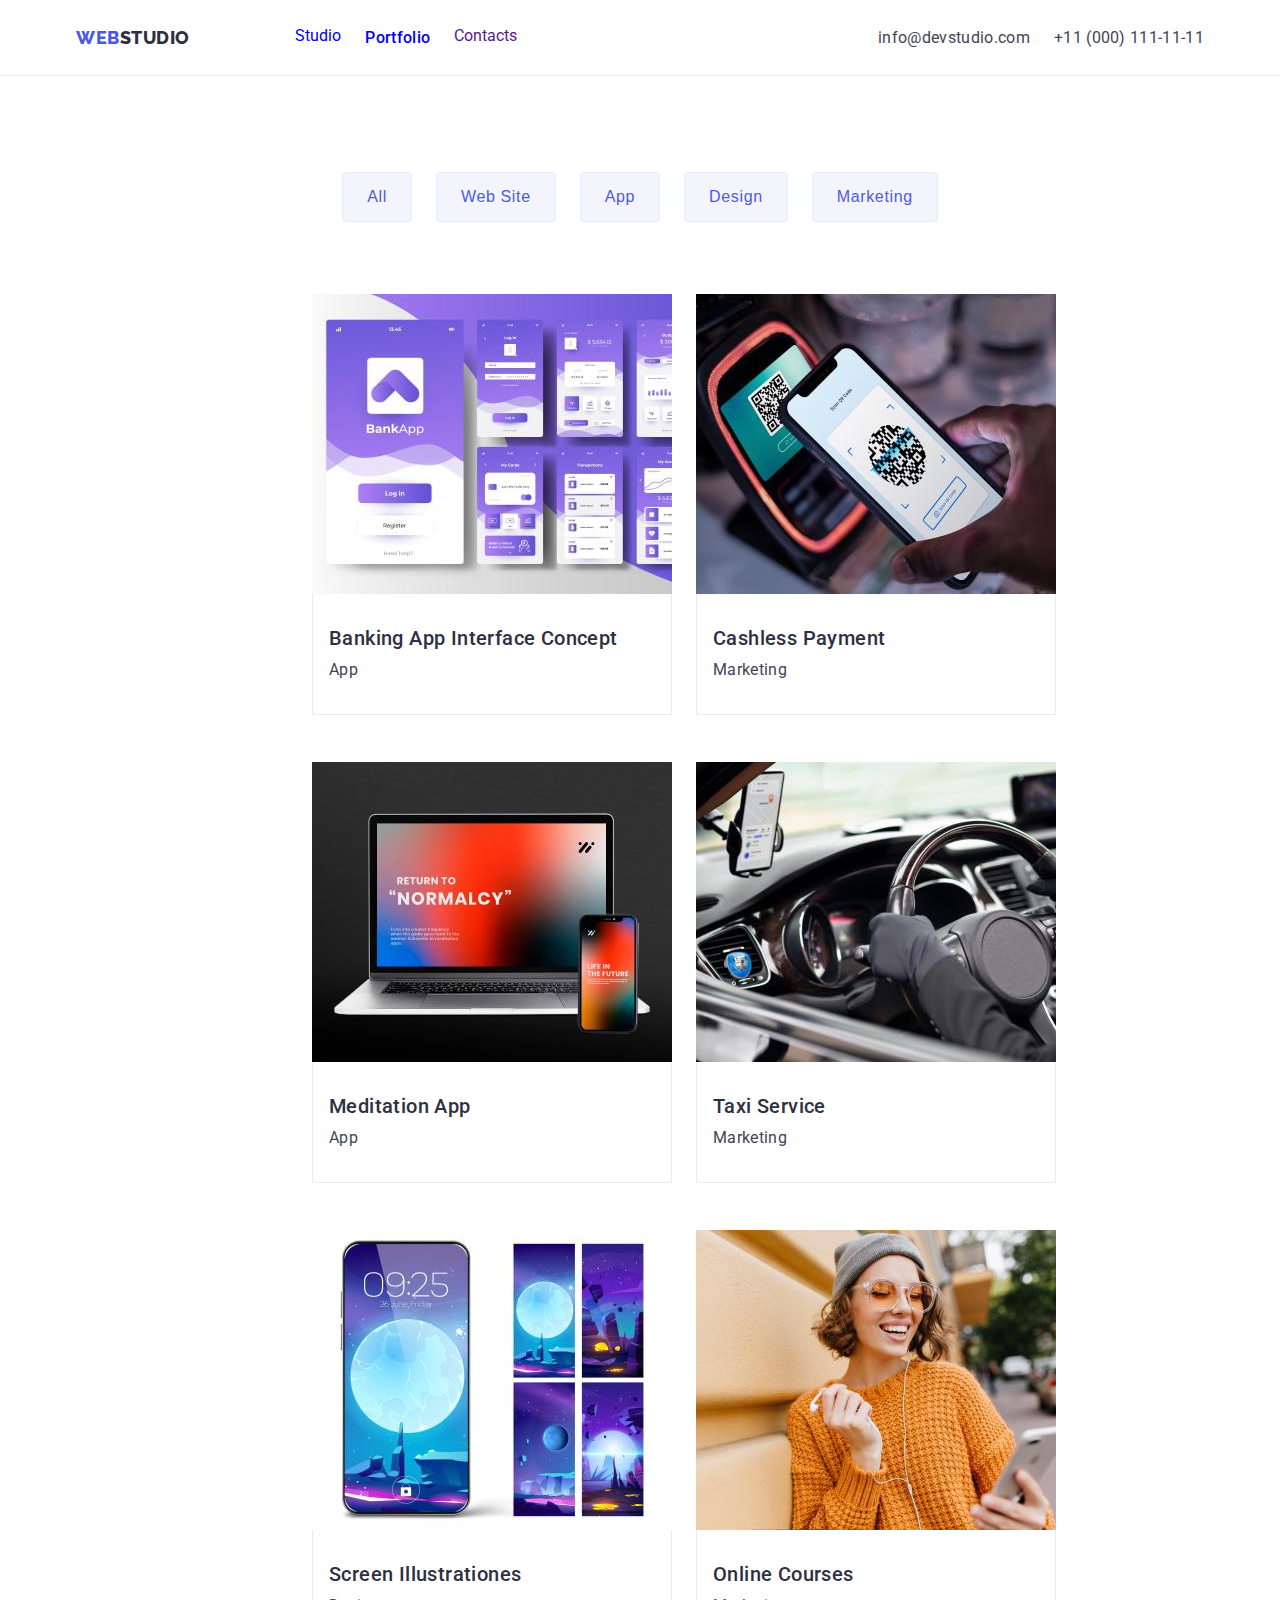
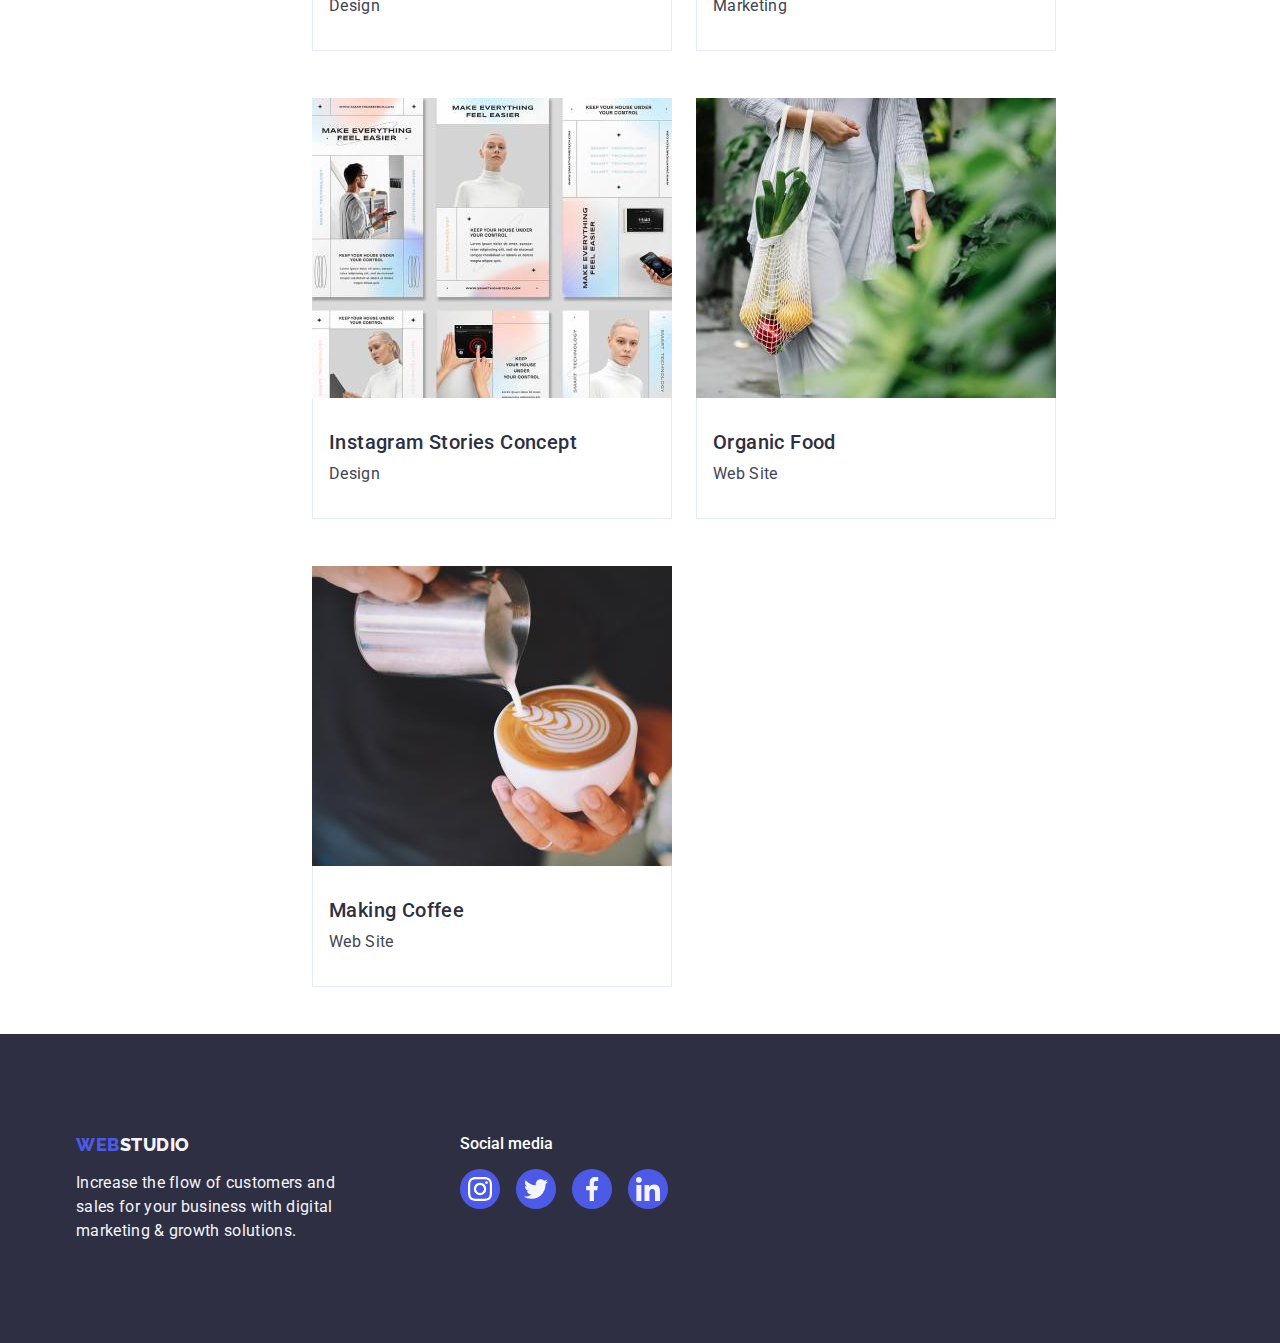
==== commit 772fa8cb: "new hw" ====
--- a/portfolio.html
+++ b/portfolio.html
@@ -33,13 +33,13 @@
         <div class="cards">
           <ul class="list">
             <li>
-              <a href="./index.html" class="hover-underline">Studio</a>
+              <a href="./index.html">Studio</a>
             </li>
             <li>
               <a href="./portfolio.html" class="hover-underline">Portfolio</a>
             </li>
             <li>
-              <a href="" class="hover-underline">Contacts</a>
+              <a href="">Contacts</a>
             </li>
           </ul>
         </div>
@@ -90,221 +90,220 @@
             </li>
           </ul>
         </div>
-          <h2 class="h2a">A</h2>
-          <ul class="titles">
-            <li class="cards-portfolio">
-              <div class="container-portfolio">
-                <a class="project-card" href="#0">
-                  <div class="figure-portfolio">
-                    <img
+        <h2 class="h2a">A</h2>
+        <ul class="titles">
+          <li class="cards-portfolio">
+            <div class="container-portfolio">
+              <a class="project-card" href="#0">
+                <div class="figure-portfolio">
+                  <img
                     src="images/bank-interface.jpg"
                     alt="Banking app interface"
                     width="360"
                     height="300"
-                    />
-                      <p class="paragraph">
-                        14 Stylish and User-Friendly App Design Concepts · Task
-                        Manager App · Calorie Tracker App · Exotic Fruit Ecommerce
-                        App · Cloud Storage App
-                      </p>
-                  </div>
-                  <div class="project-names">
-                    <h3 class="card-title-portfolio">
-                      Banking App Interface Concept
-                    </h3>
-                    <p class="card-description">App</p>
-                  </div>
-                </a>
-              </div>
-            </li>
-            <li class="cards-portfolio">
-              <div class="container-portfolio">
-                <a class="project-card" href="#0">
-                  <div class="figure-portfolio">
-                    <img
-                      src="images/qr-scan-on-phone.jpg"
-                      alt="Qr scan opened in phone"
-                      width="360"
-                      height="300"
-                    />
-                      <p class="paragraph">
-                        14 Stylish and User-Friendly App Design Concepts · Task
-                        Manager App · Calorie Tracker App · Exotic Fruit Ecommerce
-                        App · Cloud Storage App
-                      </p>
-                  </div>
-                  <div class="project-names">
-                    <h3 class="card-title-portfolio">Cashless Payment</h3>
-                    <p class="card-description">Marketing</p>
-                  </div>
-                </a>
-              </div>
-            </li>
-            <li class="cards-portfolio">
-              <div class="container-portfolio">
-                <a class="project-card" href="#0">
-                  <div class="figure-portfolio">
-                    <img
-                      src="images/laptop.jpg"
-                      alt="Opened laptop and phone on the same web page"
-                      width="360"
-                      height="300"
-                    />
-                      <p class="paragraph">
-                       14 Stylish and User-Friendly App Design Concepts · Task
-                        Manager App · Calorie Tracker App · Exotic Fruit Ecommerce
-                        App · Cloud Storage App
-                      </p>
-                  </div>
-                  <div class="project-names">
-                    <h3 class="card-title-portfolio">Meditation App</h3>
-                    <p class="card-description">App</p>
-                  </div>
-                </a>
-              </div>
-            </li>
-            <li class="cards-portfolio">
-              <div class="container-portfolio">
-                <a class="project-card" href="#0">
-                  <div class="figure-portfolio">
-                    <img
-                      src="images/driving-wheel.jpg"
-                      alt="Driver holding driving wheel and looking on GPS"
-                      width="360"
-                      height="300"
-                    />
-                      <p class="paragraph">
-                        14 Stylish and User-Friendly App Design Concepts · Task
-                        Manager App · Calorie Tracker App · Exotic Fruit Ecommerce
-                        App · Cloud Storage App
-                      </p>
-                  </div>
-                  <div class="project-names">
-                    <h3 class="card-title-portfolio">Taxi Service</h3>
-                    <p class="card-description">Marketing</p>
-                  </div>
-                </a>
-              </div>
-            </li>
-            <li class="cards-portfolio">
-              <div class="container-portfolio">
-                <a class="project-card" href="#0">
-                  <div class="figure-portfolio">
-                    <img
-                      src="images/smartphone-luna.jpg"
-                      alt="Some lunar wallpapers on smartphone"
-                      width="360"
-                      height="300"
-                    />
-                      <p class="paragraph">
-                        14 Stylish and User-Friendly App Design Concepts · Task
-                       Manager App · Calorie Tracker App · Exotic Fruit Ecommerce
-                        App · Cloud Storage App
-                      </p>
-                  </div>
-                  <div class="project-names">
-                    <h3 class="card-title-portfolio">Screen Illustrationes</h3>
-                    <p class="card-description">Design</p>
-                  </div>
-                </a>
-              </div>
-            </li>
-            <li class="cards-portfolio">
-              <div class="container-portfolio">
-                <a class="project-card" href="#0">
-                  <div class="figure-portfolio">
-                    <img
-                      src="images/happy-woman.jpg"
-                      alt="Happy woman listening to music in earphones on a street"
-                      width="360"
-                      height="300"
-                    />
-                      <p class="paragraph">
-                        14 Stylish and User-Friendly App Design Concepts · Task
-                        Manager App · Calorie Tracker App · Exotic Fruit Ecommerce
-                        App · Cloud Storage App
-                      </p>
-                  </div>
-                  <div class="project-names">
-                    <h3 class="card-title-portfolio">Online Courses</h3>
-                    <p class="card-description">Marketing</p>
-                  </div>
-                </a>
-              </div>
-            </li>
-            <li class="cards-portfolio">
-              <div class="container-portfolio">
-                <a class="project-card" href="#0">
-                  <div class="figure-portfolio">
-                    <img
-                      src="images/house-safety-manual.jpg"
-                      alt="Pages from house safety manual"
-                      width="360"
-                     height="300"
-                    />
-                      <p class="paragraph">
-                        14 Stylish and User-Friendly App Design Concepts · Task
-                        Manager App · Calorie Tracker App · Exotic Fruit Ecommerce
-                        App · Cloud Storage App
-                      </p>
-                  </div>
-                  <div class="project-names">
-                    <h3 class="card-title-portfolio">
-                      Instagram Stories Concept
-                    </h3>
-                    <p class="card-description">Design</p>
-                  </div>
-                </a>
-              </div>
-            </li>
-            <li class="cards-portfolio">
-              <div class="container-portfolio">
-                <a class="project-card" href="#0">
-                  <div class="figure-portfolio">
-                    <img
-                      src="images/shopping-bag.jpg"
-                      alt="Woman carrying shopping bag with vegetables"
-                      width="360"
-                      height="300"
-                    />
-                      <p class="paragraph">
-                        14 Stylish and User-Friendly App Design Concepts · Task
-                        Manager App · Calorie Tracker App · Exotic Fruit Ecommerce
-                        App · Cloud Storage App
-                      </p>
-                  </div>
-                  <div class="project-names">
-                    <h3 class="card-title-portfolio">Organic Food</h3>
-                    <p class="card-description">Web Site</p>
-                  </div>
-                </a>
-              </div>
-            </li>
-            <li class="cards-portfolio">
-              <div class="container-portfolio">
-                <a class="project-card" href="#0">
-                  <div class="figure-portfolio">
-                    <img
-                      src="images/latte-art.jpg"
-                      alt="Someone making latte art on a coffee"
-                      width="360"
-                      height="300"
-                    />
-                      <p class="paragraph">
-                        14 Stylish and User-Friendly App Design Concepts · Task
-                        Manager App · Calorie Tracker App · Exotic Fruit Ecommerce
-                        App · Cloud Storage App
-                      </p>
-                  </div>
-                  <div class="project-names">
-                    <h3 class="card-title-portfolio">Making Coffee</h3>
-                    <p class="card-description">Web Site</p>
-                  </div>
-                </a>
-              </div>
-            </li>
-          </ul>
-        </div>
+                  />
+                  <p class="paragraph">
+                    14 Stylish and User-Friendly App Design Concepts · Task
+                    Manager App · Calorie Tracker App · Exotic Fruit Ecommerce
+                    App · Cloud Storage App
+                  </p>
+                </div>
+                <div class="project-names">
+                  <h3 class="card-title-portfolio">
+                    Banking App Interface Concept
+                  </h3>
+                  <p class="card-description">App</p>
+                </div>
+              </a>
+            </div>
+          </li>
+          <li class="cards-portfolio">
+            <div class="container-portfolio">
+              <a class="project-card" href="#0">
+                <div class="figure-portfolio">
+                  <img
+                    src="images/qr-scan-on-phone.jpg"
+                    alt="Qr scan opened in phone"
+                    width="360"
+                    height="300"
+                  />
+                  <p class="paragraph">
+                    14 Stylish and User-Friendly App Design Concepts · Task
+                    Manager App · Calorie Tracker App · Exotic Fruit Ecommerce
+                    App · Cloud Storage App
+                  </p>
+                </div>
+                <div class="project-names">
+                  <h3 class="card-title-portfolio">Cashless Payment</h3>
+                  <p class="card-description">Marketing</p>
+                </div>
+              </a>
+            </div>
+          </li>
+          <li class="cards-portfolio">
+            <div class="container-portfolio">
+              <a class="project-card" href="#0">
+                <div class="figure-portfolio">
+                  <img
+                    src="images/laptop.jpg"
+                    alt="Opened laptop and phone on the same web page"
+                    width="360"
+                    height="300"
+                  />
+                  <p class="paragraph">
+                    14 Stylish and User-Friendly App Design Concepts · Task
+                    Manager App · Calorie Tracker App · Exotic Fruit Ecommerce
+                    App · Cloud Storage App
+                  </p>
+                </div>
+                <div class="project-names">
+                  <h3 class="card-title-portfolio">Meditation App</h3>
+                  <p class="card-description">App</p>
+                </div>
+              </a>
+            </div>
+          </li>
+          <li class="cards-portfolio">
+            <div class="container-portfolio">
+              <a class="project-card" href="#0">
+                <div class="figure-portfolio">
+                  <img
+                    src="images/driving-wheel.jpg"
+                    alt="Driver holding driving wheel and looking on GPS"
+                    width="360"
+                    height="300"
+                  />
+                  <p class="paragraph">
+                    14 Stylish and User-Friendly App Design Concepts · Task
+                    Manager App · Calorie Tracker App · Exotic Fruit Ecommerce
+                    App · Cloud Storage App
+                  </p>
+                </div>
+                <div class="project-names">
+                  <h3 class="card-title-portfolio">Taxi Service</h3>
+                  <p class="card-description">Marketing</p>
+                </div>
+              </a>
+            </div>
+          </li>
+          <li class="cards-portfolio">
+            <div class="container-portfolio">
+              <a class="project-card" href="#0">
+                <div class="figure-portfolio">
+                  <img
+                    src="images/smartphone-luna.jpg"
+                    alt="Some lunar wallpapers on smartphone"
+                    width="360"
+                    height="300"
+                  />
+                  <p class="paragraph">
+                    14 Stylish and User-Friendly App Design Concepts · Task
+                    Manager App · Calorie Tracker App · Exotic Fruit Ecommerce
+                    App · Cloud Storage App
+                  </p>
+                </div>
+                <div class="project-names">
+                  <h3 class="card-title-portfolio">Screen Illustrationes</h3>
+                  <p class="card-description">Design</p>
+                </div>
+              </a>
+            </div>
+          </li>
+          <li class="cards-portfolio">
+            <div class="container-portfolio">
+              <a class="project-card" href="#0">
+                <div class="figure-portfolio">
+                  <img
+                    src="images/happy-woman.jpg"
+                    alt="Happy woman listening to music in earphones on a street"
+                    width="360"
+                    height="300"
+                  />
+                  <p class="paragraph">
+                    14 Stylish and User-Friendly App Design Concepts · Task
+                    Manager App · Calorie Tracker App · Exotic Fruit Ecommerce
+                    App · Cloud Storage App
+                  </p>
+                </div>
+                <div class="project-names">
+                  <h3 class="card-title-portfolio">Online Courses</h3>
+                  <p class="card-description">Marketing</p>
+                </div>
+              </a>
+            </div>
+          </li>
+          <li class="cards-portfolio">
+            <div class="container-portfolio">
+              <a class="project-card" href="#0">
+                <div class="figure-portfolio">
+                  <img
+                    src="images/house-safety-manual.jpg"
+                    alt="Pages from house safety manual"
+                    width="360"
+                    height="300"
+                  />
+                  <p class="paragraph">
+                    14 Stylish and User-Friendly App Design Concepts · Task
+                    Manager App · Calorie Tracker App · Exotic Fruit Ecommerce
+                    App · Cloud Storage App
+                  </p>
+                </div>
+                <div class="project-names">
+                  <h3 class="card-title-portfolio">
+                    Instagram Stories Concept
+                  </h3>
+                  <p class="card-description">Design</p>
+                </div>
+              </a>
+            </div>
+          </li>
+          <li class="cards-portfolio">
+            <div class="container-portfolio">
+              <a class="project-card" href="#0">
+                <div class="figure-portfolio">
+                  <img
+                    src="images/shopping-bag.jpg"
+                    alt="Woman carrying shopping bag with vegetables"
+                    width="360"
+                    height="300"
+                  />
+                  <p class="paragraph">
+                    14 Stylish and User-Friendly App Design Concepts · Task
+                    Manager App · Calorie Tracker App · Exotic Fruit Ecommerce
+                    App · Cloud Storage App
+                  </p>
+                </div>
+                <div class="project-names">
+                  <h3 class="card-title-portfolio">Organic Food</h3>
+                  <p class="card-description">Web Site</p>
+                </div>
+              </a>
+            </div>
+          </li>
+          <li class="cards-portfolio">
+            <div class="container-portfolio">
+              <a class="project-card" href="#0">
+                <div class="figure-portfolio">
+                  <img
+                    src="images/latte-art.jpg"
+                    alt="Someone making latte art on a coffee"
+                    width="360"
+                    height="300"
+                  />
+                  <p class="paragraph">
+                    14 Stylish and User-Friendly App Design Concepts · Task
+                    Manager App · Calorie Tracker App · Exotic Fruit Ecommerce
+                    App · Cloud Storage App
+                  </p>
+                </div>
+                <div class="project-names">
+                  <h3 class="card-title-portfolio">Making Coffee</h3>
+                  <p class="card-description">Web Site</p>
+                </div>
+              </a>
+            </div>
+          </li>
+        </ul>
       </section>
     </main>
     <footer class="footer-background">
--- a/css/styles.css
+++ b/css/styles.css
@@ -7,7 +7,7 @@
   --link-active: #404bbf;
   --light: #f4f4fd;
   --cornflower: #e7e9fc;
-  --dairy: #fcfcfc
+  --dairy: #FCFCFC
   --button-shadow: rgba(0, 0, 0, 0.15);
   --portfolio-shadow: 0px 2px 1px 0px rgba(46, 47, 66, 0.08),
     0px 1px 1px 0px rgba(46, 47, 66, 0.16),
@@ -20,12 +20,6 @@
   box-sizing: border-box;
   margin: 0;
   padding: 0;
-}
-html {
-  overflow: auto;
-  box-sizing: border-box;
-  max-width: 1440px;
-  margin: auto;
 }
 h1,
 h2,
@@ -135,9 +129,8 @@
 }
 .hover-underline:hover {
 display: inline-block;
-width: 48px;
+width: 100%;
 gap: 20px;
-height: 4px;
 color: var(--link-active);
 border-color: var(--link-active);
 }
@@ -146,17 +139,16 @@
   position: absolute;
   left: 0;
   width: 100%;
-  gap: 20px;
   bottom: -1px;
+  top: 46px;
   height: 4px;
   background-color: var(--link-active);
   border-radius: 2px;
   transform:scaleX(0);
-  transition: transform 0.25s ease-out;
+  transition: transform var(--standard-animation);
 }
 .hover-underline:hover::after {
   transform: scaleX(1);
-  transform-origin: bottom left;
 }
 
 .front-page {
@@ -170,7 +162,7 @@
   background-size: cover;
   background-repeat: no-repeat;
   padding-bottom: 188px;
-  max-width: 1400px;
+  width: 100%;
   height: 600px;
   margin: 0 auto;
 }
@@ -444,6 +436,11 @@
   flex-shrink: 0;
   margin: 120px 156px;
 }
+.list-features {
+  display: flex;
+  margin-left: 156px;
+  gap: 24px;
+}
 .header {
   display: flex;
   justify-content: center;
@@ -669,9 +666,10 @@
 .titles {
   display: flex;
   flex-wrap: wrap;
-  row-gap: 48px;
-  column-gap: 24px;
+  grid-column-gap: 24px;
+  grid-row-gap: 48px;
   padding-bottom: 48px;
+  margin-left: 156px;
 }
 .titles > li {
   flex-basis: calc((100% - 360px) / 3);
@@ -764,7 +762,7 @@
   min-width: 408px;
   min-height: 584px;
   border-radius: 4px;
-  background-color: var(--dairy, #fcfcfc);
+  background-color: #FCFCFC;
   box-shadow: 0px 2px 1px 0px rgba(0, 0, 0, 0.2),
     0px 1px 3px 0px rgba(0, 0, 0, 0.12), 0px 1px 1px 0px rgba(0, 0, 0, 0.14);
   transition: transform var(--standard-animation);
@@ -774,19 +772,18 @@
   align-items: center;
   justify-content: center;
   top: 24px;
-  right: 24px;
+  right: 25px;
   width: 24px;
   height: 24px;
-  padding: 0px;
+  padding-bottom: 8px;
   background-color: var(--cornflower);
   border: 1px solid rgba(0, 0, 0, 0.1);
   border-radius: 50%;
   cursor: pointer;
-  padding-bottom: 12px;
   transition: 250ms cubic-bezier(0.4, 0, 0.2, 1);
 }
 .close-btn:hover .close-btn:active {
-  fill: var(--whitecolor);
+  fill: #FFFFFF;
   border: none;
   background-color: var(--link-active);
 }
